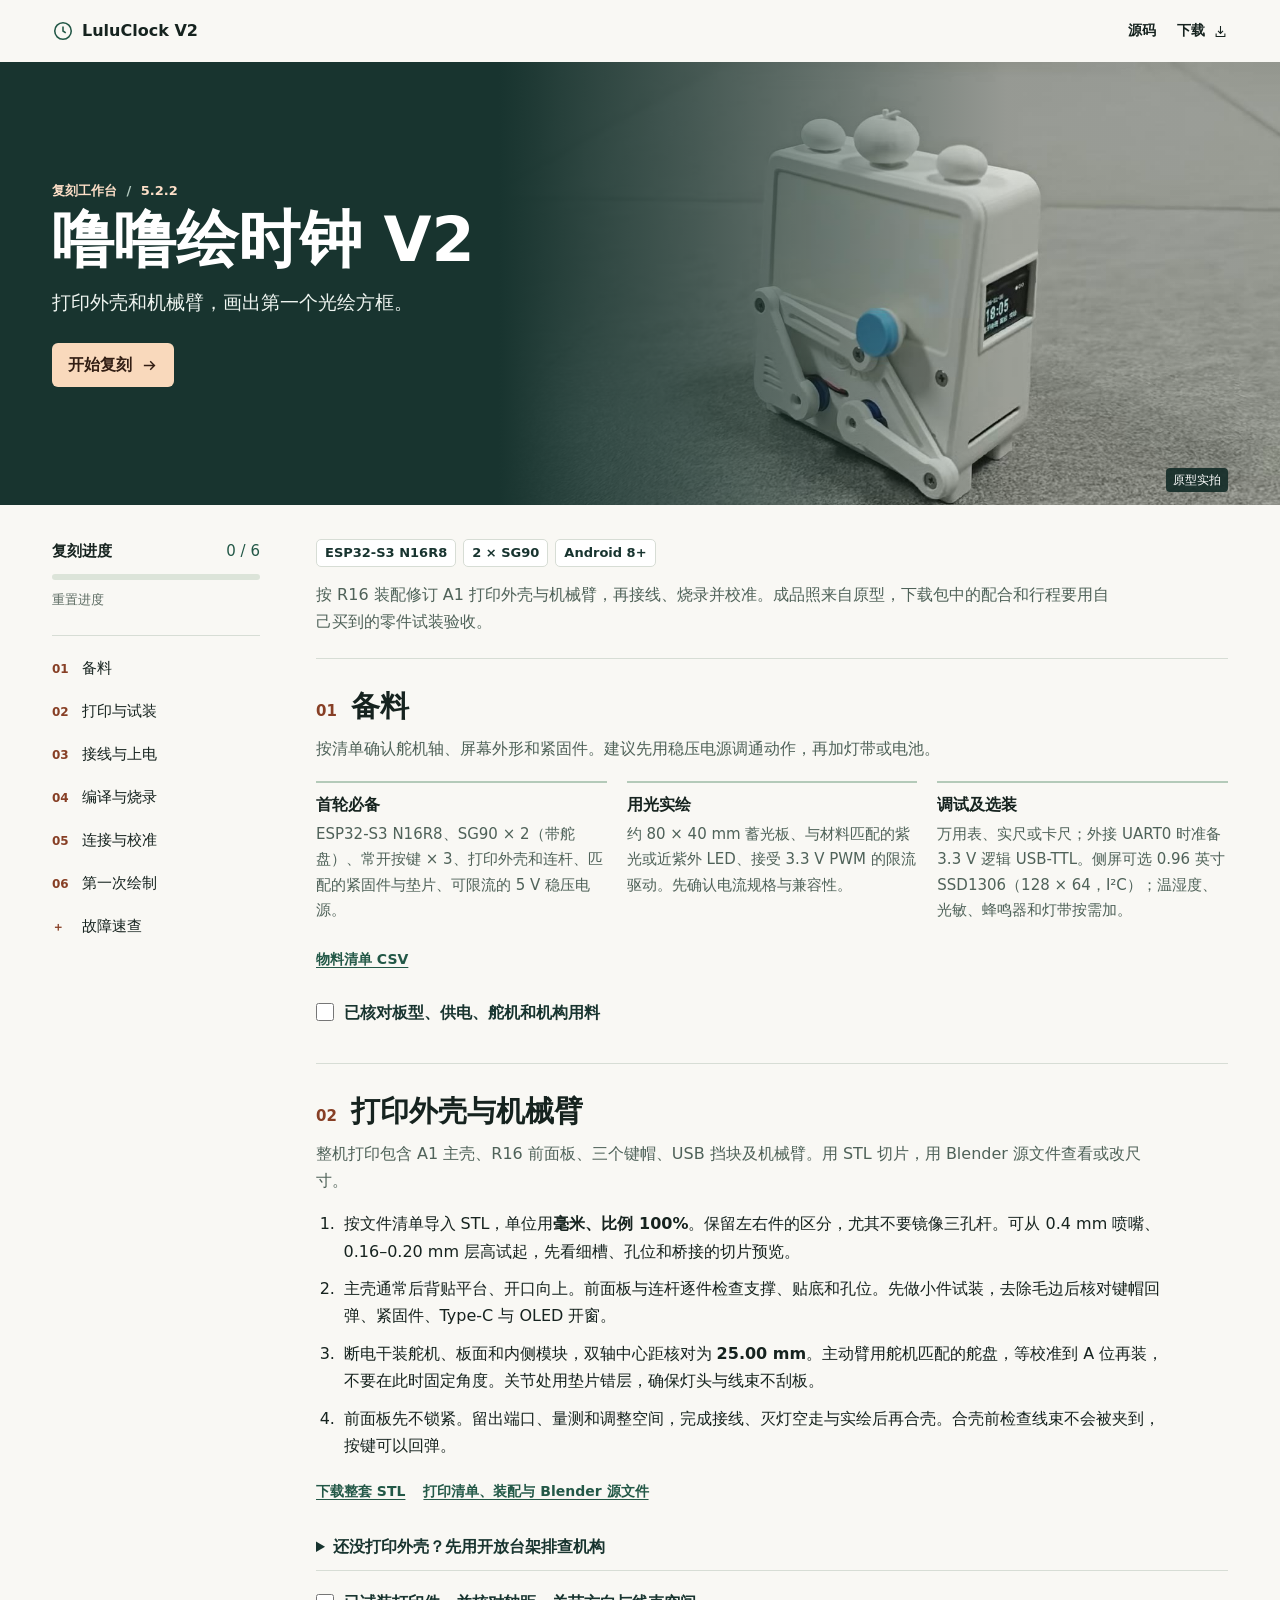
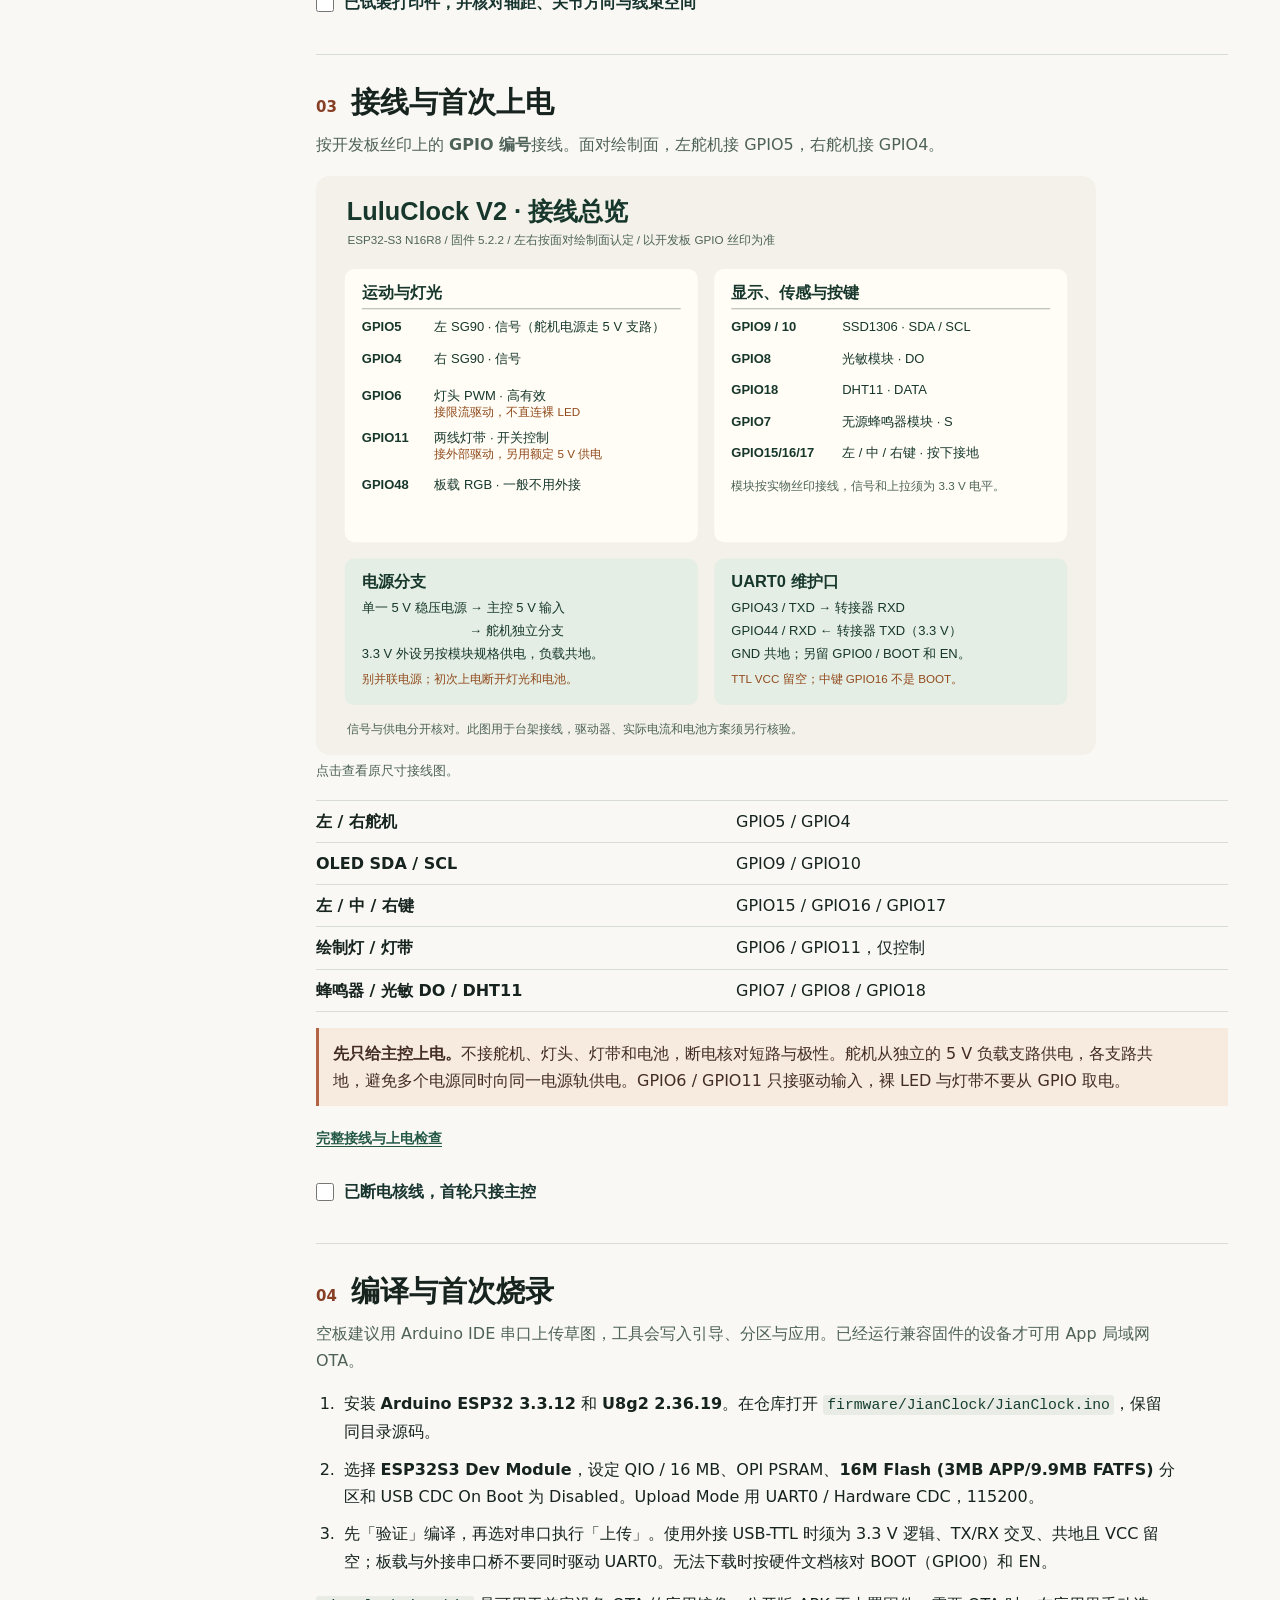
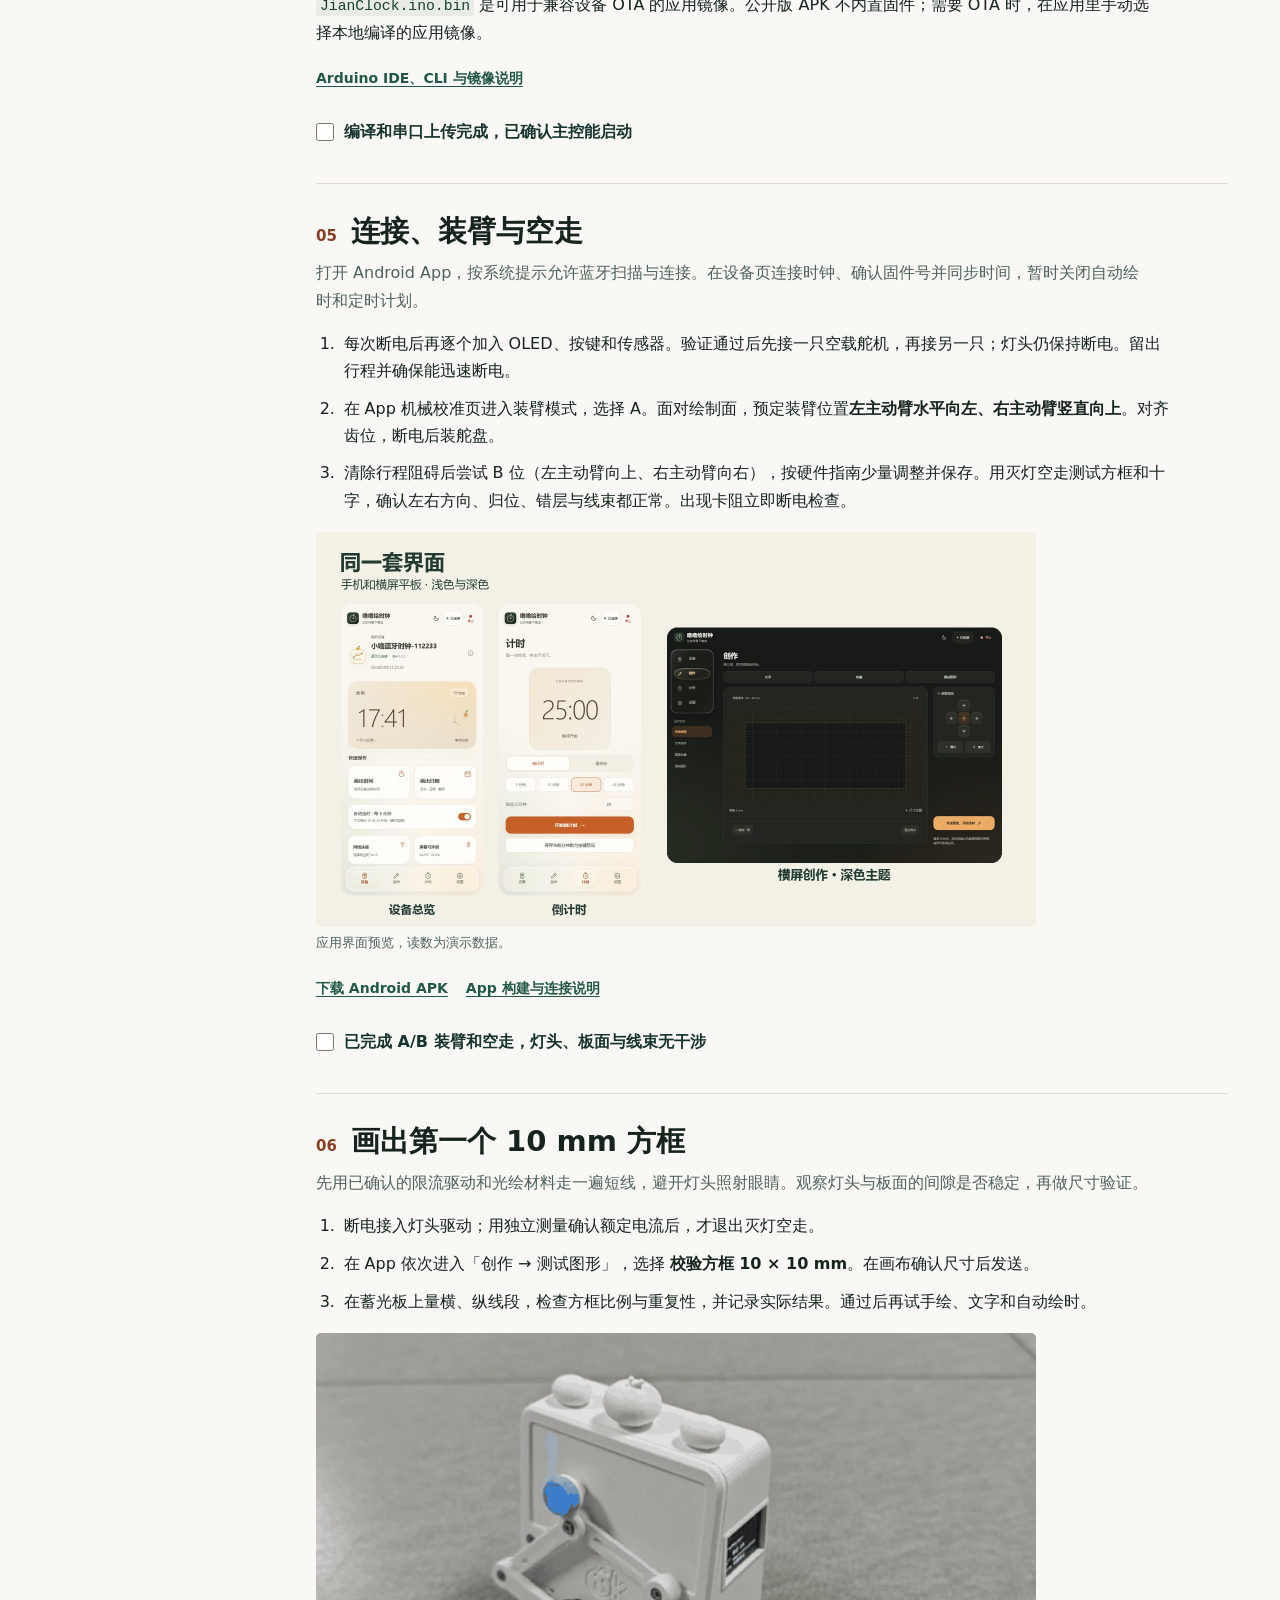
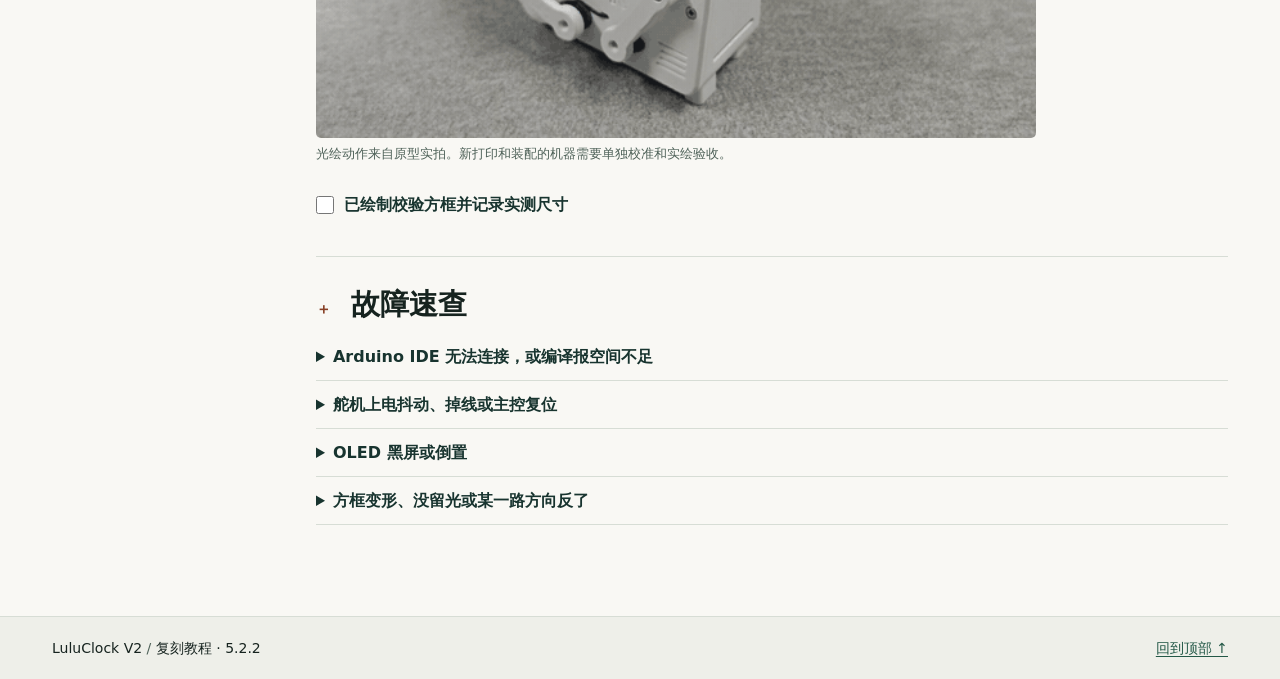
==== docs/index.html @ 9536180c "Publish LuluClock V2 reproduction kit and guide" ====
<!doctype html>
<html lang="zh-CN">
<head>
  <meta charset="utf-8">
  <meta name="viewport" content="width=device-width, initial-scale=1">
  <meta name="theme-color" content="#18342f">
  <meta name="description" content="从备料、3D 打印外壳和机械臂，到第一次用紫外灯头画出 10 mm 方框。噜噜绘时钟 V2 复刻教程。">
  <title>噜噜绘时钟 V2 · 复刻教程</title>
  <link rel="stylesheet" href="guide.css">
  <script src="guide.js" defer></script>
</head>
<body id="top">
  <a href="#steps" class="skip">跳到复刻步骤</a>
  <header class="topbar">
    <div class="wrap topbar-inner">
      <a class="brand" href="#top">
        <svg width="22" height="22" viewBox="0 0 24 24" fill="none" stroke="currentColor" stroke-width="1.7" aria-hidden="true">
          <circle cx="12" cy="12" r="9"></circle>
          <path d="M12 7v5l3 2"></path>
        </svg>
        <span>LuluClock V2</span>
      </a>
      <div class="top-links">
        <a class="top-link source" href="https://github.com/yuhuang007/LuluClock_V2">源码</a>
        <a class="top-link" href="https://github.com/yuhuang007/LuluClock_V2/releases/tag/v5.2.2">
          下载
          <svg width="15" height="15" viewBox="0 0 24 24" fill="none" stroke="currentColor" stroke-width="1.7" aria-hidden="true">
            <path d="M12 3v12m-4-4 4 4 4-4M5 15v5h14v-5"></path>
          </svg>
        </a>
      </div>
    </div>
  </header>

  <section class="hero" aria-labelledby="title">
    <img class="hero-image" src="assets/cover.jpg" width="1280" height="720" alt="原型正面的光绘板、双舵机连杆、侧屏和顶部按键">
    <div class="wrap hero-content">
      <p class="kicker">复刻工作台 <span> / </span> 5.2.2</p>
      <h1 id="title">噜噜绘时钟 V2</h1>
      <p class="hero-lede">打印外壳和机械臂，画出第一个光绘方框。</p>
      <a class="primary" href="#steps">
        开始复刻
        <svg width="17" height="17" viewBox="0 0 24 24" fill="none" stroke="currentColor" stroke-width="2" aria-hidden="true">
          <path d="M4 12h15m-6-6 6 6-6 6"></path>
        </svg>
      </a>
    </div>
    <span class="hero-credit">原型实拍</span>
  </section>

  <div class="wrap workbench">
    <aside class="rail" aria-label="路线与进度">
      <div class="progress" id="progress-panel" hidden>
        <div class="progress-line">
          <strong id="progress-label">复刻进度</strong>
          <span id="progress-count" aria-live="polite">0 / 6</span>
        </div>
        <progress id="progress-bar" max="6" value="0" aria-labelledby="progress-label"></progress>
        <p class="storage-note" id="storage-note" hidden>当前无法保存进度，刷新会重置。</p>
        <button type="button" class="text-button" id="reset-progress" disabled>重置进度</button>
      </div>
      <nav aria-label="章节目录">
        <ol class="route">
          <li><a href="#parts"><span>01</span> 备料</a></li>
          <li><a href="#mechanics"><span>02</span> 打印与试装</a></li>
          <li><a href="#wiring"><span>03</span> 接线与上电</a></li>
          <li><a href="#firmware"><span>04</span> 编译与烧录</a></li>
          <li><a href="#calibrate"><span>05</span> 连接与校准</a></li>
          <li><a href="#draw"><span>06</span> 第一次绘制</a></li>
          <li><a href="#troubleshoot"><span>＋</span> 故障速查</a></li>
        </ol>
      </nav>
    </aside>

    <main id="steps">
      <div class="intro">
        <div class="facts" aria-label="此教程适用配置">
          <span>ESP32-S3 N16R8</span>
          <span>2 × SG90</span>
          <span>Android 8+</span>
        </div>
        <p>按 R16 装配修订 A1 打印外壳与机械臂，再接线、烧录并校准。成品照来自原型，下载包中的配合和行程要用自己买到的零件试装验收。</p>
      </div>

      <section class="step" id="parts">
        <header><span class="step-index">01</span><h2>备料</h2></header>
        <p class="step-intro">按清单确认舵机轴、屏幕外形和紧固件。建议先用稳压电源调通动作，再加灯带或电池。</p>
        <dl class="parts-matrix">
          <div><dt>首轮必备</dt><dd>ESP32-S3 N16R8、SG90 × 2（带舵盘）、常开按键 × 3、打印外壳和连杆、匹配的紧固件与垫片、可限流的 5 V 稳压电源。</dd></div>
          <div><dt>用光实绘</dt><dd>约 80 × 40 mm 蓄光板、与材料匹配的紫光或近紫外 LED、接受 3.3 V PWM 的限流驱动。先确认电流规格与兼容性。</dd></div>
          <div><dt>调试及选装</dt><dd>万用表、实尺或卡尺；外接 UART0 时准备 3.3 V 逻辑 USB-TTL。侧屏可选 0.96 英寸 SSD1306（128 × 64，I²C）；温湿度、光敏、蜂鸣器和灯带按需加。</dd></div>
        </dl>
        <p class="file-links"><a href="https://github.com/yuhuang007/LuluClock_V2/blob/main/hardware/bom.csv" data-local="../hardware/bom.csv">物料清单 CSV</a></p>
        <label class="check"><input type="checkbox" id="check-parts" data-step="parts"> <span>已核对板型、供电、舵机和机构用料</span></label>
      </section>

      <section class="step" id="mechanics">
        <header><span class="step-index">02</span><h2>打印外壳与机械臂</h2></header>
        <p class="step-intro">整机打印包含 A1 主壳、R16 前面板、三个键帽、USB 挡块及机械臂。用 STL 切片，用 Blender 源文件查看或改尺寸。</p>
        <ol>
          <li>按文件清单导入 STL，单位用<strong>毫米、比例 100%</strong>。保留左右件的区分，尤其不要镜像三孔杆。可从 0.4 mm 喷嘴、0.16–0.20 mm 层高试起，先看细槽、孔位和桥接的切片预览。</li>
          <li>主壳通常后背贴平台、开口向上。前面板与连杆逐件检查支撑、贴底和孔位。先做小件试装，去除毛边后核对键帽回弹、紧固件、Type-C 与 OLED 开窗。</li>
          <li>断电干装舵机、板面和内侧模块，双轴中心距核对为 <strong>25.00 mm</strong>。主动臂用舵机匹配的舵盘，等校准到 A 位再装，不要在此时固定角度。关节处用垫片错层，确保灯头与线束不刮板。</li>
          <li>前面板先不锁紧。留出端口、量测和调整空间，完成接线、灭灯空走与实绘后再合壳。合壳前检查线束不会被夹到，按键可以回弹。</li>
        </ol>
        <p class="file-links">
          <a href="https://github.com/yuhuang007/LuluClock_V2/releases/download/v5.2.2/LuluClock-5.2.2-STL.zip">下载整套 STL</a>
          <a href="https://github.com/yuhuang007/LuluClock_V2/blob/main/hardware/enclosure/README.md" data-local="../hardware/enclosure/README.md">打印清单、装配与 Blender 源文件</a>
        </p>
        <details class="alternate">
          <summary>还没打印外壳？先用开放台架排查机构</summary>
          <p>按 100% 打印 A4 模板，量 50 mm 标尺确认比例，核对 25 mm 轴心距和杆件孔中心距。开放台架与整机使用相同的四件机械臂，适合先排查运动、灯头高度和线束。</p>
          <div class="file-links">
            <a href="https://github.com/yuhuang007/LuluClock_V2/blob/main/hardware/bench-jig.svg" data-local="../hardware/bench-jig.svg">1:1 台架模板</a>
            <a href="https://github.com/yuhuang007/LuluClock_V2/blob/main/hardware/bench/README.md" data-local="../hardware/bench/README.md">台架连杆</a>
            <a href="https://github.com/yuhuang007/LuluClock_V2/blob/main/hardware/README.md" data-local="../hardware/README.md">几何与装臂细节</a>
          </div>
        </details>
        <label class="check"><input type="checkbox" id="check-mechanics" data-step="mechanics"> <span>已试装打印件，并核对轴距、关节方向与线束空间</span></label>
      </section>

      <section class="step" id="wiring">
        <header><span class="step-index">03</span><h2>接线与首次上电</h2></header>
        <p class="step-intro">按开发板丝印上的 <strong>GPIO 编号</strong>接线。面对绘制面，左舵机接 GPIO5，右舵机接 GPIO4。</p>
        <figure>
          <a href="assets/wiring.svg"><img src="assets/wiring.svg" alt="5.2.2 外设信号、电源分支及 UART0 接线总览" loading="lazy"></a>
          <figcaption>点击查看原尺寸接线图。</figcaption>
        </figure>
        <dl class="pin-map">
          <div><dt>左 / 右舵机</dt><dd>GPIO5 / GPIO4</dd></div>
          <div><dt>OLED SDA / SCL</dt><dd>GPIO9 / GPIO10</dd></div>
          <div><dt>左 / 中 / 右键</dt><dd>GPIO15 / GPIO16 / GPIO17</dd></div>
          <div><dt>绘制灯 / 灯带</dt><dd>GPIO6 / GPIO11，仅控制</dd></div>
          <div><dt>蜂鸣器 / 光敏 DO / DHT11</dt><dd>GPIO7 / GPIO8 / GPIO18</dd></div>
        </dl>
        <div class="callout">
          <p><strong>先只给主控上电。</strong>不接舵机、灯头、灯带和电池，断电核对短路与极性。舵机从独立的 5 V 负载支路供电，各支路共地，避免多个电源同时向同一电源轨供电。GPIO6 / GPIO11 只接驱动输入，裸 LED 与灯带不要从 GPIO 取电。</p>
        </div>
        <p class="file-links"><a href="https://github.com/yuhuang007/LuluClock_V2/blob/main/hardware/wiring.md" data-local="../hardware/wiring.md">完整接线与上电检查</a></p>
        <label class="check"><input type="checkbox" id="check-wiring" data-step="wiring"> <span>已断电核线，首轮只接主控</span></label>
      </section>

      <section class="step" id="firmware">
        <header><span class="step-index">04</span><h2>编译与首次烧录</h2></header>
        <p class="step-intro">空板建议用 Arduino IDE 串口上传草图，工具会写入引导、分区与应用。已经运行兼容固件的设备才可用 App 局域网 OTA。</p>
        <ol>
          <li>安装 <strong>Arduino ESP32 3.3.12</strong> 和 <strong>U8g2 2.36.19</strong>。在仓库打开 <code>firmware/JianClock/JianClock.ino</code>，保留同目录源码。</li>
          <li>选择 <strong>ESP32S3 Dev Module</strong>，设定 QIO / 16 MB、OPI PSRAM、<strong>16M Flash (3MB APP/9.9MB FATFS)</strong> 分区和 USB CDC On Boot 为 Disabled。Upload Mode 用 UART0 / Hardware CDC，115200。</li>
          <li>先「验证」编译，再选对串口执行「上传」。使用外接 USB-TTL 时须为 3.3 V 逻辑、TX/RX 交叉、共地且 VCC 留空；板载与外接串口桥不要同时驱动 UART0。无法下载时按硬件文档核对 BOOT（GPIO0）和 EN。</li>
        </ol>
        <p><code>JianClock.ino.bin</code> 是可用于兼容设备 OTA 的应用镜像。公开版 APK 不内置固件；需要 OTA 时，在应用里手动选择本地编译的应用镜像。</p>
        <p class="file-links"><a href="https://github.com/yuhuang007/LuluClock_V2/blob/main/firmware/README.md" data-local="../firmware/README.md">Arduino IDE、CLI 与镜像说明</a></p>
        <label class="check"><input type="checkbox" id="check-firmware" data-step="firmware"> <span>编译和串口上传完成，已确认主控能启动</span></label>
      </section>

      <section class="step" id="calibrate">
        <header><span class="step-index">05</span><h2>连接、装臂与空走</h2></header>
        <p class="step-intro">打开 Android App，按系统提示允许蓝牙扫描与连接。在设备页连接时钟、确认固件号并同步时间，暂时关闭自动绘时和定时计划。</p>
        <ol>
          <li>每次断电后再逐个加入 OLED、按键和传感器。验证通过后先接一只空载舵机，再接另一只；灯头仍保持断电。留出行程并确保能迅速断电。</li>
          <li>在 App 机械校准页进入装臂模式，选择 A。面对绘制面，预定装臂位置<strong>左主动臂水平向左、右主动臂竖直向上</strong>。对齐齿位，断电后装舵盘。</li>
          <li>清除行程阻碍后尝试 B 位（左主动臂向上、右主动臂向右），按硬件指南少量调整并保存。用灭灯空走测试方框和十字，确认左右方向、归位、错层与线束都正常。出现卡阻立即断电检查。</li>
        </ol>
        <figure class="landscape">
          <img src="assets/app.jpg" alt="噜噜绘时钟的 5.2.2 应用界面预览，包含手机与平板布局" loading="lazy">
          <figcaption>应用界面预览，读数为演示数据。</figcaption>
        </figure>
        <p class="file-links">
          <a href="https://github.com/yuhuang007/LuluClock_V2/releases/tag/v5.2.2">下载 Android APK</a>
          <a href="https://github.com/yuhuang007/LuluClock_V2/blob/main/android-app/README.md" data-local="../android-app/README.md">App 构建与连接说明</a>
        </p>
        <label class="check"><input type="checkbox" id="check-calibrate" data-step="calibrate"> <span>已完成 A/B 装臂和空走，灯头、板面与线束无干涉</span></label>
      </section>

      <section class="step" id="draw">
        <header><span class="step-index">06</span><h2>画出第一个 10 mm 方框</h2></header>
        <p class="step-intro">先用已确认的限流驱动和光绘材料走一遍短线，避开灯头照射眼睛。观察灯头与板面的间隙是否稳定，再做尺寸验证。</p>
        <ol>
          <li>断电接入灯头驱动；用独立测量确认额定电流后，才退出灭灯空走。</li>
          <li>在 App 依次进入「创作 → 测试图形」，选择 <strong>校验方框 10 × 10 mm</strong>。在画布确认尺寸后发送。</li>
          <li>在蓄光板上量横、纵线段，检查方框比例与重复性，并记录实际结果。通过后再试手绘、文字和自动绘时。</li>
        </ol>
        <figure class="landscape">
          <img src="assets/drawing-time.gif" alt="原型实拍：双舵机移动灯头，在蓄光板上画出发光字迹" loading="lazy">
          <figcaption>光绘动作来自原型实拍。新打印和装配的机器需要单独校准和实绘验收。</figcaption>
        </figure>
        <label class="check"><input type="checkbox" id="check-draw" data-step="draw"> <span>已绘制校验方框并记录实测尺寸</span></label>
      </section>

      <section class="troubleshoot" id="troubleshoot" aria-labelledby="trouble-title">
        <header><span class="step-index">＋</span><h2 id="trouble-title">故障速查</h2></header>
        <details>
          <summary>Arduino IDE 无法连接，或编译报空间不足</summary>
          <p>先确认串口没有被占用、板型为 ESP32-S3，供电与 BOOT / EN 正常。编译空间不足时检查 16 MB 分区项，不能仅设置 Flash Size。首次烧录请上传草图；不要把 OTA 应用文件当成整包。</p>
        </details>
        <details>
          <summary>舵机上电抖动、掉线或主控复位</summary>
          <p>断开舵机与灯，恢复到主控单独启动，再逐路加负载。检查 5 V 支路、公共地与瞬态电流能力；确认连杆没有夹死、舵盘朝向与通道正确。故障未定位前保持灯头断电。</p>
        </details>
        <details>
          <summary>OLED 黑屏或倒置</summary>
          <p>先核对供电、SDA（GPIO9）、SCL（GPIO10）和模块接口型号。正常显示但倒置可调整 <code>OLED_ROTATE_180</code> 后重编；黑屏先排查接线，不从方向宏着手。</p>
        </details>
        <details>
          <summary>方框变形、没留光或某一路方向反了</summary>
          <p>先关灯检查轴距、孔中心距与三孔杆方向，确认正面左 GPIO5、右 GPIO4，随后校准零点和比例。空走正确但不留光时，再检查蓄光材料、限流驱动与灯头间距。</p>
        </details>
      </section>
    </main>
  </div>

  <footer class="footer">
    <div class="wrap footer-inner">
      <span>LuluClock V2 <span class="muted">/</span> 复刻教程 · 5.2.2</span>
      <a href="#top">回到顶部 ↑</a>
    </div>
  </footer>
</body>
</html>
---- docs/guide.css ----
:root {
  color-scheme: light;
  --paper: #f9f8f4;
  --ink: #16231f;
  --muted: #4f6259;
  --deep: #18342f;
  --green: #235847;
  --peach: #f9d9bc;
  --amber: #873f25;
  --line: #d7ddd5;
  --content: 1176px;
  font-family: system-ui, "Microsoft YaHei", "PingFang SC", sans-serif;
  font-size: 16px;
  line-height: 1.7;
  color: var(--ink);
  background: var(--paper);
}

*, *::before, *::after { box-sizing: border-box; }
body { margin: 0; }
[hidden] { display: none !important; }
img { display: block; max-width: 100%; height: auto; }
a { color: var(--green); text-underline-offset: 0.22em; }
a:hover { color: var(--amber); }
:focus-visible { outline: 2px solid var(--amber); outline-offset: 4px; }
button, input { font: inherit; }
button { cursor: pointer; }
.wrap { width: min(calc(100% - 64px), var(--content)); margin-inline: auto; }
.muted { color: var(--muted); }
.skip { position: absolute; z-index: 10; inset: 6px auto auto 8px; padding: 6px 12px; background: white; transform: translateY(-150%); }
.skip:focus { transform: none; }

.topbar { background: var(--paper); }
.topbar-inner { min-height: 62px; display: flex; align-items: center; justify-content: space-between; gap: 12px; }
.brand, .top-link { display: inline-flex; align-items: center; gap: 8px; color: var(--ink); text-decoration: none; }
.brand { font-weight: 750; white-space: nowrap; }
.brand svg { color: var(--green); }
.top-links { display: flex; gap: 21px; }
.top-link { min-height: 44px; font-size: 14px; font-weight: 620; }

.hero { position: relative; isolation: isolate; display: grid; min-height: 443px; align-items: center; overflow: hidden; color: #fff; background: var(--deep); }
.hero-image { position: absolute; inset: 0 0 0 auto; width: clamp(560px, 61%, 865px); height: 100%; max-width: none; object-fit: cover; object-position: 50% 97%; z-index: -2; }
.hero::after { content: ""; position: absolute; z-index: -1; inset: 0 0 0 auto; width: clamp(560px, 61%, 865px); background: linear-gradient(90deg, #18342f 0%, #18342faa 25%, #18342f12 65%); pointer-events: none; }
.hero-content { padding-block: 44px; }
.kicker { margin: 0; color: #fddfc8; font-size: 13px; font-weight: 700; }
.kicker span { margin-inline: 5px; color: #b3cac0; }
h1, h2, p { margin-block-start: 0; }
h1 { font-size: 62px; margin-block: 3px 10px; line-height: 1.14; }
.hero-lede { margin: 0 0 25px; max-width: 445px; color: #eff5f1; font-size: 19px; }
.primary { display: inline-flex; min-height: 44px; gap: 9px; align-items: center; text-decoration: none; background: var(--peach); color: #321e14; padding: 8px 16px; border-radius: 6px; font-weight: 700; }
.primary:hover { background: #ffdfc5; color: #321e14; }
.hero-credit { position: absolute; right: max(20px, calc((100% - var(--content)) / 2)); bottom: 13px; padding: 2px 7px; background: #132c27e6; color: #fff; border-radius: 4px; font-size: 12px; }
.hero :focus-visible { outline-color: #fff; }

.workbench { display: grid; grid-template-columns: 208px minmax(0, 1fr); gap: 56px; padding-top: 34px; padding-bottom: 62px; }
.rail { align-self: start; position: sticky; top: 22px; min-width: 0; }
.progress { border-bottom: 1px solid var(--line); padding-bottom: 13px; }
.progress-line { display: flex; align-items: baseline; justify-content: space-between; gap: 10px; font-size: 15px; }
.progress-line span { color: var(--green); font-variant-numeric: tabular-nums; }
progress { width: 100%; height: 6px; display: block; margin-top: 9px; appearance: none; border: 0; border-radius: 4px; background: #dce4d9; overflow: hidden; }
progress::-webkit-progress-bar { background: #dce4d9; }
progress::-webkit-progress-value { background: var(--green); }
progress::-moz-progress-bar { background: var(--green); }
.text-button { color: var(--green); background: transparent; border: 0; padding: 0; min-height: 42px; text-decoration: underline; text-underline-offset: 3px; font-size: 13px; }
.text-button:disabled { color: #5c6b62; cursor: default; text-decoration: none; }
.storage-note { margin: 6px 0 0; color: var(--amber); font-size: 12px; }
.route { list-style: none; margin: 12px 0 0; padding: 0; }
.route a { display: flex; gap: 11px; align-items: center; min-height: 43px; color: var(--ink); text-decoration: none; font-size: 15px; }
.route a:hover { text-decoration: underline; color: var(--green); }
.route a span, .step-index { color: var(--amber); font-size: 12px; font-weight: 750; font-variant-numeric: tabular-nums; }
.route a span { width: 19px; min-width: 19px; }

main { min-width: 0; }
.intro > p { margin-block: 14px 23px; color: var(--muted); max-width: 78ch; }
.facts { display: flex; flex-wrap: wrap; gap: 7px; }
.facts span { border: 1px solid var(--line); border-radius: 5px; color: var(--deep); background: #fff; padding: 2px 8px; font-size: 13px; font-weight: 680; }
.step, .troubleshoot { padding-block: 29px; border-top: 1px solid var(--line); scroll-margin-top: 16px; }
.step header, .troubleshoot header { display: flex; gap: 13px; align-items: baseline; margin-bottom: 9px; }
.step-index { min-width: 22px; font-size: 15px; }
h2 { margin-bottom: 0; font-size: 29px; line-height: 1.3; }
.step-intro { color: var(--muted); }
.step p, .step li, .troubleshoot p { max-width: 82ch; }
ol:not(.route) { padding-inline-start: 1.5em; }
ol:not(.route) > li { padding-inline-start: 0.22em; margin-bottom: 0.65em; }
code { background: #e9ece4; padding: 2px 4px; border-radius: 3px; color: #163e32; overflow-wrap: anywhere; font-size: 0.92em; }
.parts-matrix { display: grid; grid-template-columns: repeat(3, minmax(0, 1fr)); gap: 20px; margin-block: 19px; }
.parts-matrix div { border-top: 2px solid #b4cab9; padding-top: 8px; }
dt { font-weight: 700; }
dd { margin: 0; }
.parts-matrix dd { margin-top: 3px; color: var(--muted); font-size: 15px; }
.file-links { display: flex; flex-wrap: wrap; gap: 2px 18px; margin-bottom: 14px; }
.file-links a { padding-block: 5px; font-size: 14px; font-weight: 650; }
.check { display: flex; align-items: center; gap: 10px; min-height: 44px; width: fit-content; max-width: 100%; color: var(--deep); font-weight: 650; cursor: pointer; }
.check input { margin: 0; inline-size: 18px; block-size: 18px; flex: none; accent-color: var(--green); }
.check span { padding-block: 5px; }
.pin-map { margin: 15px 0; border-top: 1px solid var(--line); }
.pin-map div { display: grid; grid-template-columns: 1fr 1.2fr; gap: 10px; border-bottom: 1px solid var(--line); padding-block: 7px; }
.pin-map dt, .pin-map dd { min-width: 0; overflow-wrap: anywhere; }
.callout { border-left: 3px solid #b26444; background: #f7ebdf; padding: 12px 14px; color: #432d25; margin-block: 16px; }
.callout p { margin-bottom: 0; }
figure { margin: 18px 0; max-width: 780px; }
figure img { width: 100%; border-radius: 5px; }
figure.landscape { max-width: 720px; }
figcaption { color: var(--muted); font-size: 13px; margin-top: 5px; }
.troubleshoot details, .alternate { border-bottom: 1px solid var(--line); }
.troubleshoot summary, .alternate summary { padding-block: 10px; cursor: pointer; color: var(--deep); font-weight: 700; }
.alternate { margin-bottom: 10px; }
.alternate p { margin-bottom: 5px; }
.troubleshoot details p { color: var(--muted); margin: 0 0 13px 17px; }
.footer { border-top: 1px solid var(--line); background: #eeefe9; }
.footer-inner { display: flex; justify-content: space-between; align-items: center; gap: 10px; min-height: 63px; font-size: 14px; }

@media (max-width: 865px) {
  .wrap { width: calc(100% - 44px); }
  .workbench { grid-template-columns: 148px minmax(0, 1fr); gap: 26px; }
  .hero { min-height: 385px; }
  h1 { font-size: 52px; }
  .hero-image { width: 100%; object-position: 63% 49%; }
  .hero::after { width: 100%; background: linear-gradient(90deg, #132c27f5 0%, #132c27e8 25%, #132c2762 65%, #132c2725 100%); }
  .parts-matrix { grid-template-columns: 1fr; gap: 12px; }
  .parts-matrix div { display: grid; grid-template-columns: 98px minmax(0, 1fr); gap: 10px; }
  .parts-matrix dd { margin-top: 0; }
}

@media (max-width: 620px) {
  .wrap { width: calc(100% - 36px); }
  .topbar-inner { min-height: 52px; }
  .top-links { gap: 14px; }
  .hero { min-height: 321px; align-items: end; }
  .hero-image { object-position: center 43%; }
  .hero::after { background: linear-gradient(0deg, #132c27 0%, #132c27e8 27%, #132c2780 59%, #132c271a 100%); }
  .hero-content { padding-block: 108px 26px; }
  h1 { font-size: 38px; }
  .hero-lede { font-size: 16px; margin-bottom: 16px; }
  .hero-credit { top: 10px; bottom: auto; right: 11px; }
  .workbench { display: block; padding-top: 18px; padding-bottom: 30px; }
  .rail { position: static; margin-bottom: 15px; border-bottom: 1px solid var(--line); }
  .progress { padding-bottom: 3px; }
  .route { display: grid; grid-template-columns: repeat(2, minmax(0, 1fr)); margin-block: 4px 9px; gap: 0 10px; }
  .route a { min-height: 39px; font-size: 14px; }
  .step, .troubleshoot { padding-block: 23px; }
  .step header, .troubleshoot header { gap: 8px; }
  h2 { font-size: 24px; }
  .pin-map div { grid-template-columns: 1fr; gap: 0; }
  .footer-inner { flex-wrap: wrap; padding-block: 10px; }
}

@media print {
  .topbar, .hero, .rail, .footer { display: none; }
  .wrap { width: 100%; }
  .workbench { display: block; padding: 0; }
  .step header, figure, .callout { break-inside: avoid; }
}
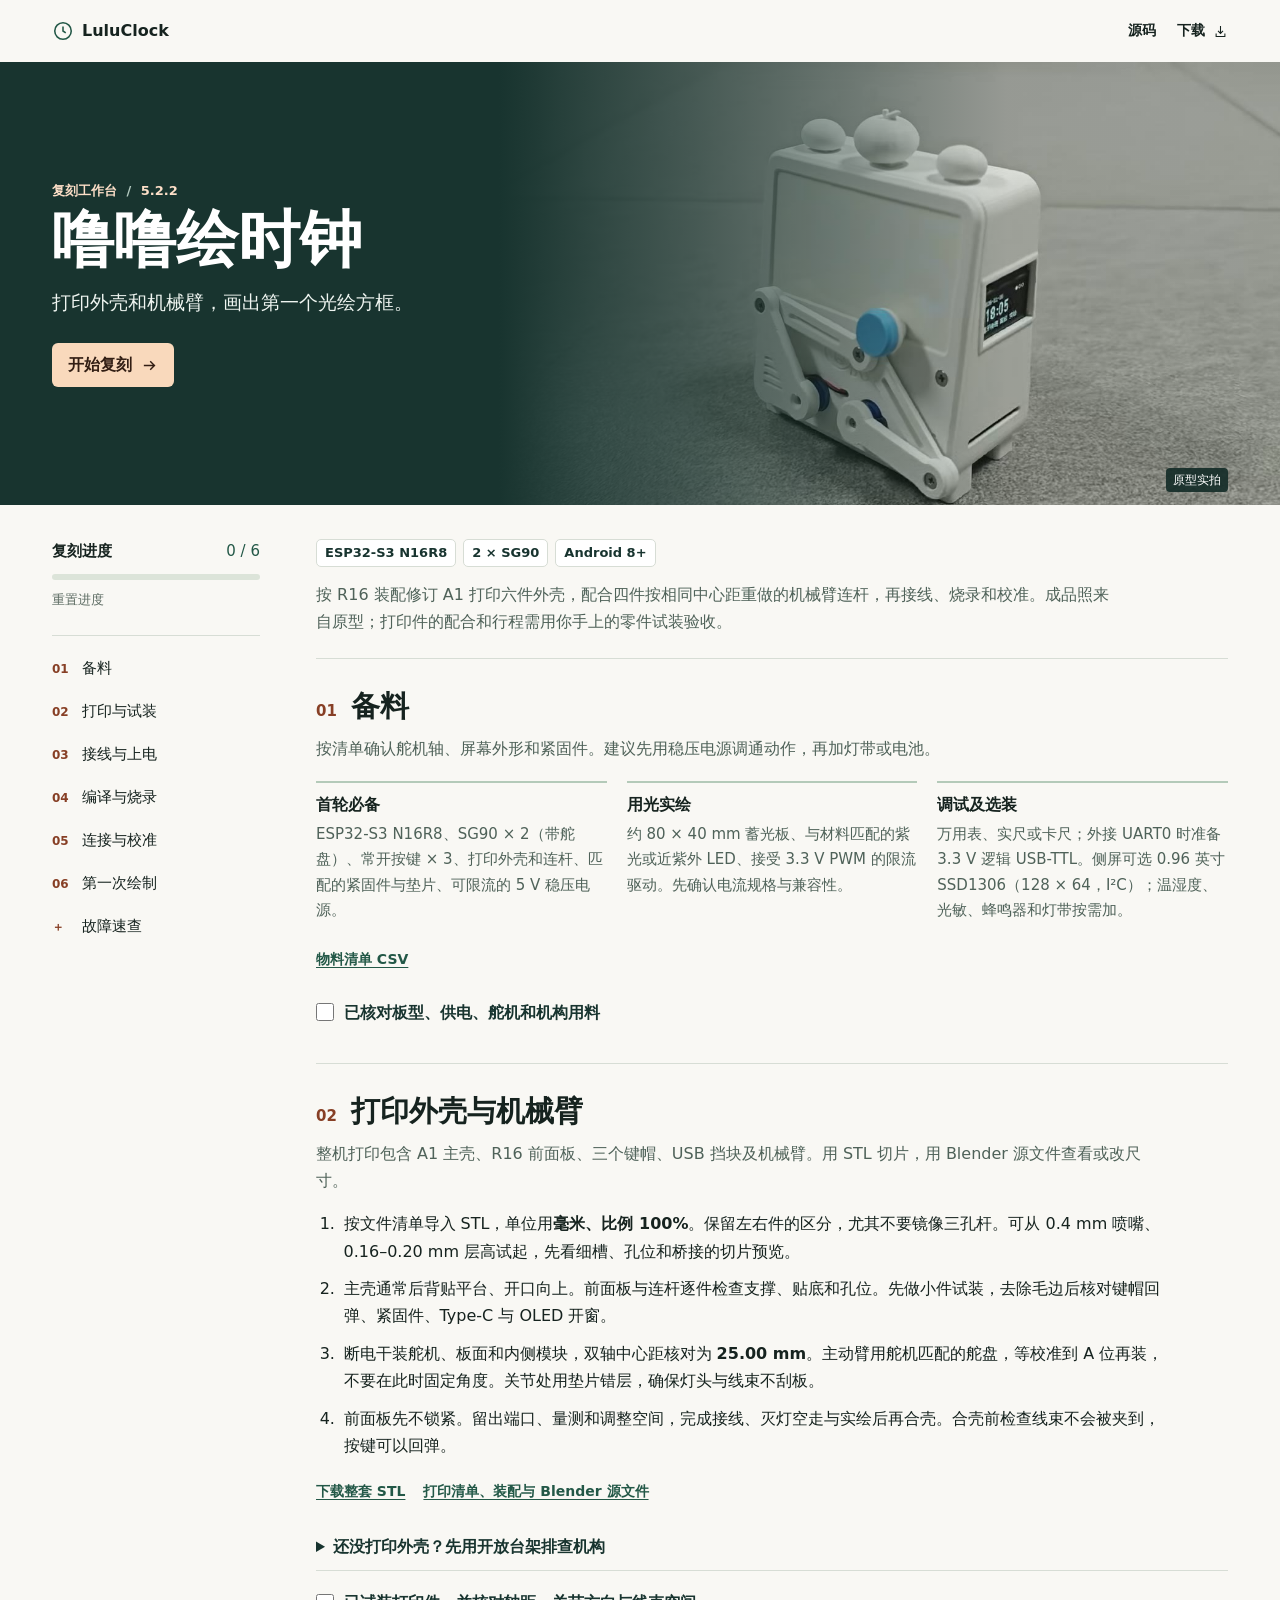
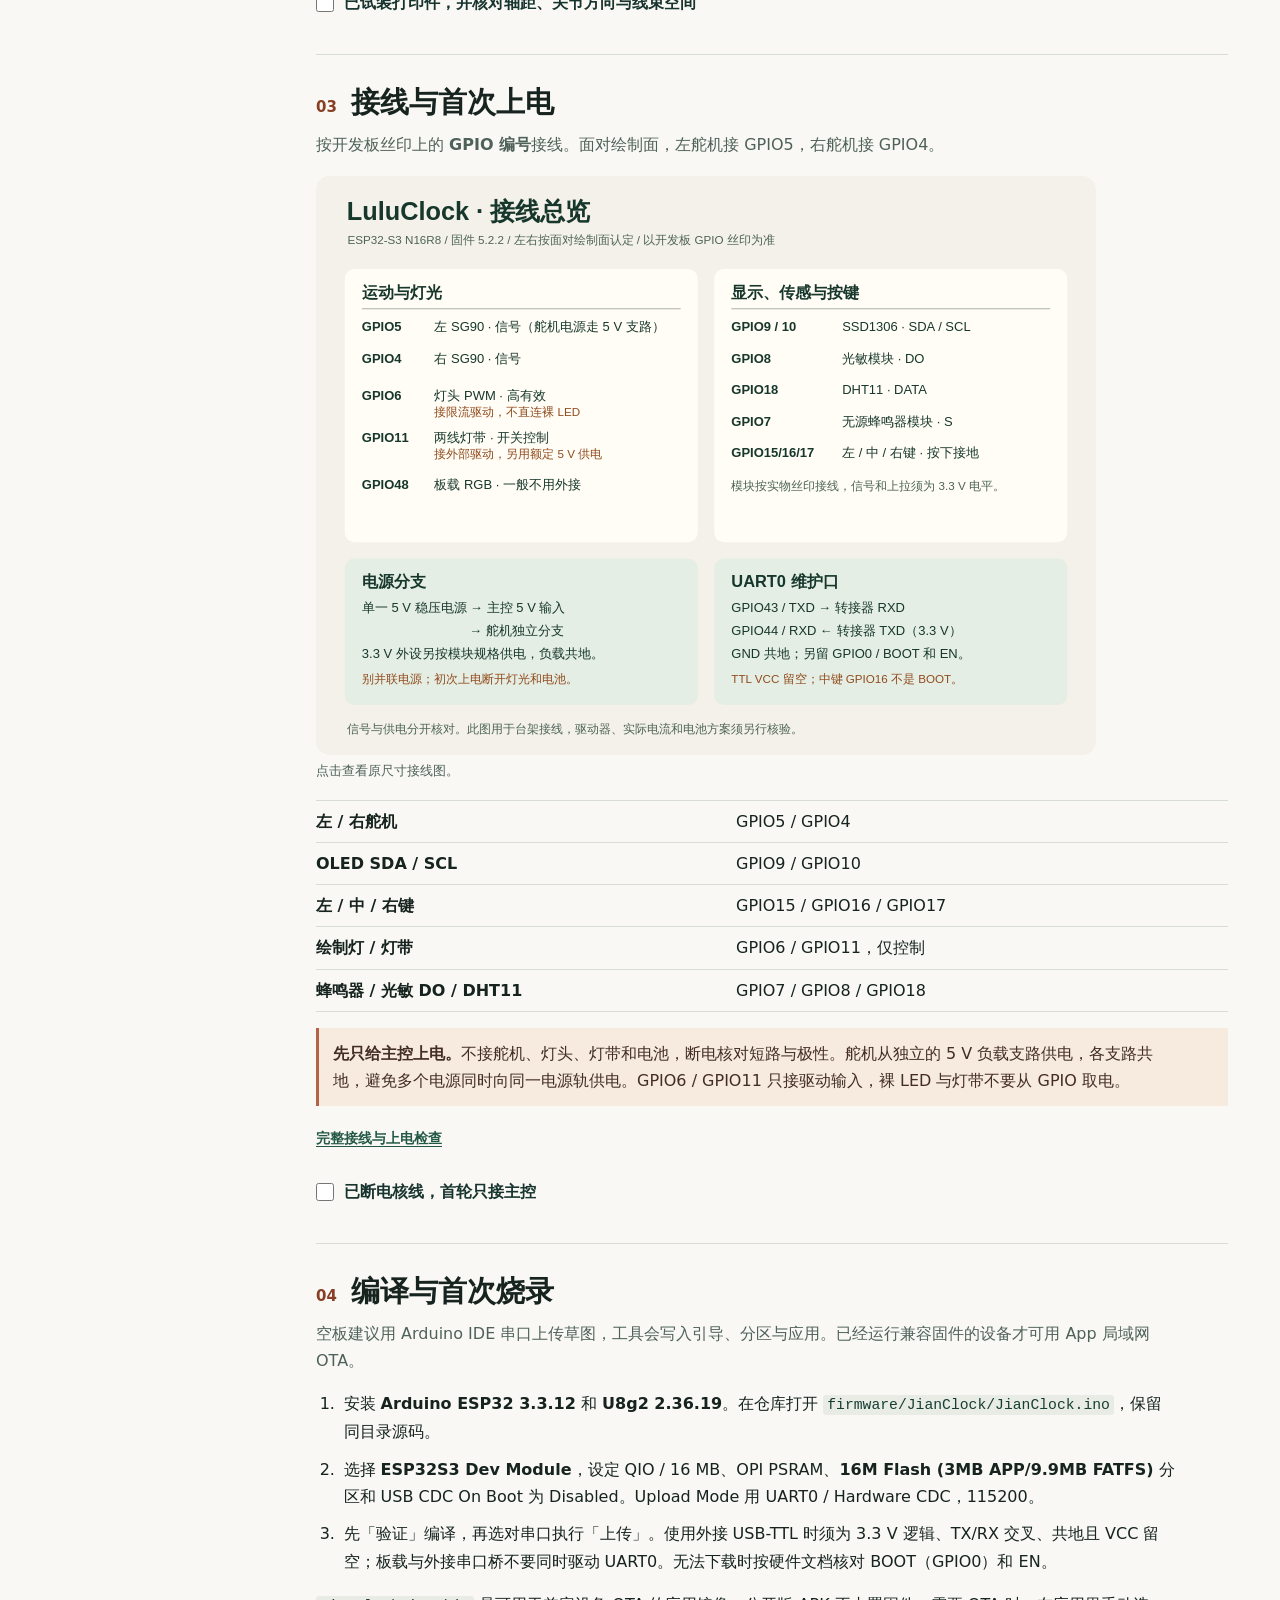
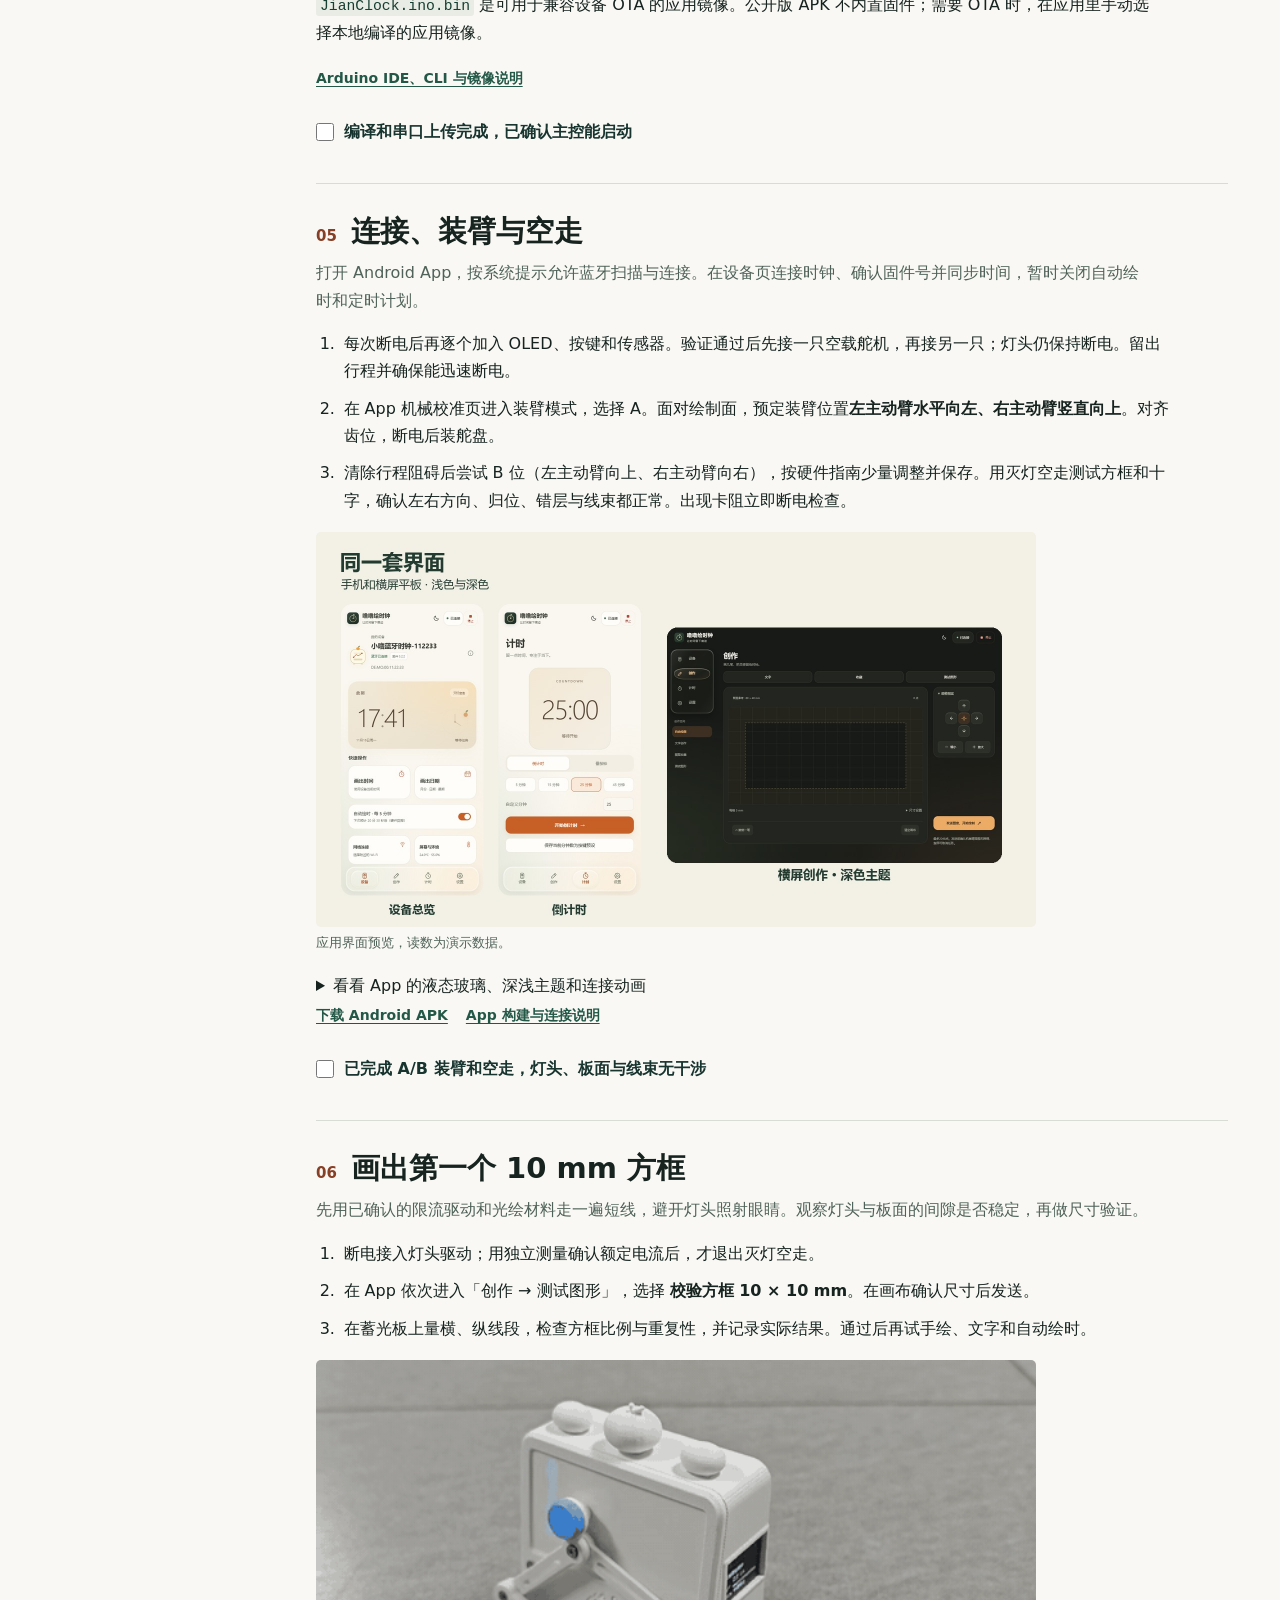
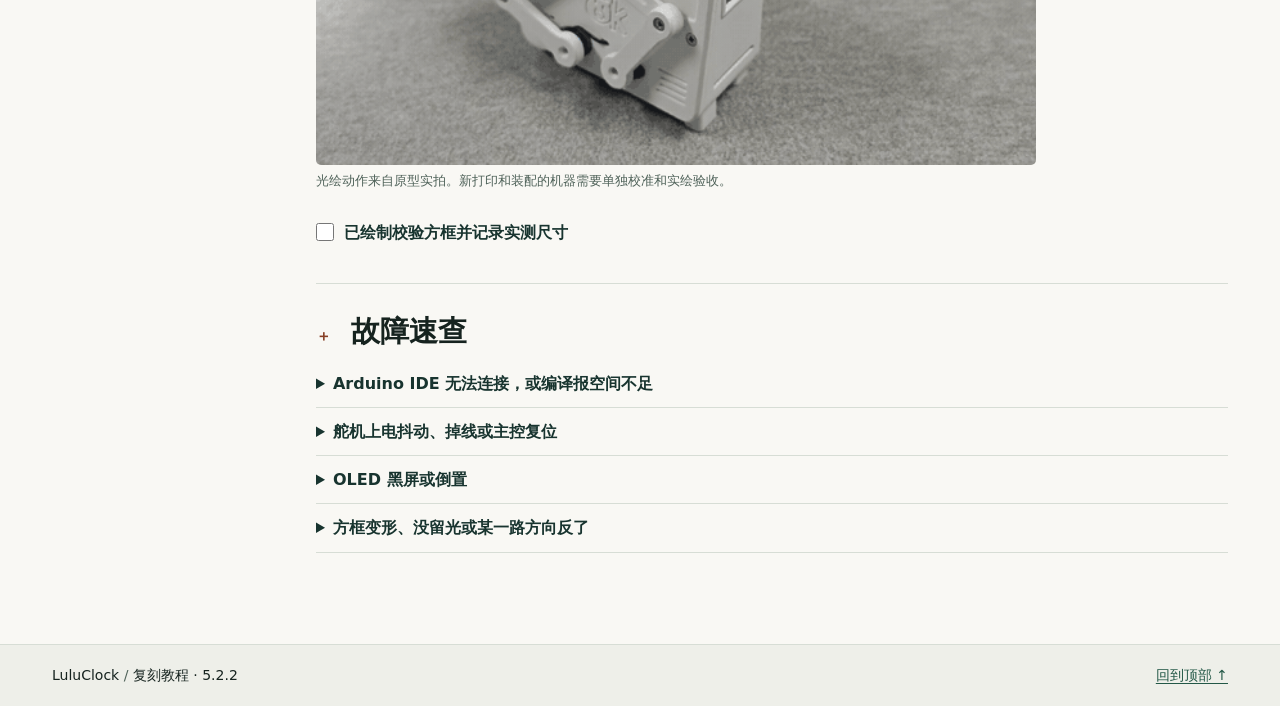
==== commit 6d5c9586: "Redesign LuluClock 5.2.2 README and reproduction guide" ====
--- a/docs/index.html
+++ b/docs/index.html
@@ -4,8 +4,8 @@
   <meta charset="utf-8">
   <meta name="viewport" content="width=device-width, initial-scale=1">
   <meta name="theme-color" content="#18342f">
-  <meta name="description" content="从备料、3D 打印外壳和机械臂，到第一次用紫外灯头画出 10 mm 方框。噜噜绘时钟 V2 复刻教程。">
-  <title>噜噜绘时钟 V2 · 复刻教程</title>
+  <meta name="description" content="从备料、3D 打印外壳和机械臂，到第一次用紫外灯头画出 10 mm 方框。噜噜绘时钟 5.2.2 复刻教程。">
+  <title>噜噜绘时钟 5.2.2 · 复刻教程</title>
   <link rel="stylesheet" href="guide.css">
   <script src="guide.js" defer></script>
 </head>
@@ -18,11 +18,11 @@
           <circle cx="12" cy="12" r="9"></circle>
           <path d="M12 7v5l3 2"></path>
         </svg>
-        <span>LuluClock V2</span>
+        <span>LuluClock</span>
       </a>
       <div class="top-links">
-        <a class="top-link source" href="https://github.com/yuhuang007/LuluClock_V2">源码</a>
-        <a class="top-link" href="https://github.com/yuhuang007/LuluClock_V2/releases/tag/v5.2.2">
+        <a class="top-link source" href="https://github.com/yuhuang007/LuluClock_V5.2.2" data-local="../README.md">源码</a>
+        <a class="top-link" href="https://github.com/yuhuang007/LuluClock_V5.2.2/releases/tag/v5.2.2">
           下载
           <svg width="15" height="15" viewBox="0 0 24 24" fill="none" stroke="currentColor" stroke-width="1.7" aria-hidden="true">
             <path d="M12 3v12m-4-4 4 4 4-4M5 15v5h14v-5"></path>
@@ -36,7 +36,7 @@
     <img class="hero-image" src="assets/cover.jpg" width="1280" height="720" alt="原型正面的光绘板、双舵机连杆、侧屏和顶部按键">
     <div class="wrap hero-content">
       <p class="kicker">复刻工作台 <span> / </span> 5.2.2</p>
-      <h1 id="title">噜噜绘时钟 V2</h1>
+      <h1 id="title">噜噜绘时钟</h1>
       <p class="hero-lede">打印外壳和机械臂，画出第一个光绘方框。</p>
       <a class="primary" href="#steps">
         开始复刻
@@ -79,7 +79,7 @@
           <span>2 × SG90</span>
           <span>Android 8+</span>
         </div>
-        <p>按 R16 装配修订 A1 打印外壳与机械臂，再接线、烧录并校准。成品照来自原型，下载包中的配合和行程要用自己买到的零件试装验收。</p>
+        <p>按 R16 装配修订 A1 打印六件外壳，配合四件按相同中心距重做的机械臂连杆，再接线、烧录和校准。成品照来自原型；打印件的配合和行程需用你手上的零件试装验收。</p>
       </div>
 
       <section class="step" id="parts">
@@ -90,7 +90,7 @@
           <div><dt>用光实绘</dt><dd>约 80 × 40 mm 蓄光板、与材料匹配的紫光或近紫外 LED、接受 3.3 V PWM 的限流驱动。先确认电流规格与兼容性。</dd></div>
           <div><dt>调试及选装</dt><dd>万用表、实尺或卡尺；外接 UART0 时准备 3.3 V 逻辑 USB-TTL。侧屏可选 0.96 英寸 SSD1306（128 × 64，I²C）；温湿度、光敏、蜂鸣器和灯带按需加。</dd></div>
         </dl>
-        <p class="file-links"><a href="https://github.com/yuhuang007/LuluClock_V2/blob/main/hardware/bom.csv" data-local="../hardware/bom.csv">物料清单 CSV</a></p>
+        <p class="file-links"><a href="https://github.com/yuhuang007/LuluClock_V5.2.2/blob/main/hardware/bom.csv" data-local="../hardware/bom.csv">物料清单 CSV</a></p>
         <label class="check"><input type="checkbox" id="check-parts" data-step="parts"> <span>已核对板型、供电、舵机和机构用料</span></label>
       </section>
 
@@ -104,16 +104,16 @@
           <li>前面板先不锁紧。留出端口、量测和调整空间，完成接线、灭灯空走与实绘后再合壳。合壳前检查线束不会被夹到，按键可以回弹。</li>
         </ol>
         <p class="file-links">
-          <a href="https://github.com/yuhuang007/LuluClock_V2/releases/download/v5.2.2/LuluClock-5.2.2-STL.zip">下载整套 STL</a>
-          <a href="https://github.com/yuhuang007/LuluClock_V2/blob/main/hardware/enclosure/README.md" data-local="../hardware/enclosure/README.md">打印清单、装配与 Blender 源文件</a>
+          <a href="https://github.com/yuhuang007/LuluClock_V5.2.2/releases/download/v5.2.2/LuluClock-5.2.2-STL.zip">下载整套 STL</a>
+          <a href="https://github.com/yuhuang007/LuluClock_V5.2.2/blob/main/hardware/enclosure/README.md" data-local="../hardware/enclosure/README.md">打印清单、装配与 Blender 源文件</a>
         </p>
         <details class="alternate">
           <summary>还没打印外壳？先用开放台架排查机构</summary>
           <p>按 100% 打印 A4 模板，量 50 mm 标尺确认比例，核对 25 mm 轴心距和杆件孔中心距。开放台架与整机使用相同的四件机械臂，适合先排查运动、灯头高度和线束。</p>
           <div class="file-links">
-            <a href="https://github.com/yuhuang007/LuluClock_V2/blob/main/hardware/bench-jig.svg" data-local="../hardware/bench-jig.svg">1:1 台架模板</a>
-            <a href="https://github.com/yuhuang007/LuluClock_V2/blob/main/hardware/bench/README.md" data-local="../hardware/bench/README.md">台架连杆</a>
-            <a href="https://github.com/yuhuang007/LuluClock_V2/blob/main/hardware/README.md" data-local="../hardware/README.md">几何与装臂细节</a>
+            <a href="https://github.com/yuhuang007/LuluClock_V5.2.2/blob/main/hardware/bench-jig.svg" data-local="../hardware/bench-jig.svg">1:1 台架模板</a>
+            <a href="https://github.com/yuhuang007/LuluClock_V5.2.2/blob/main/hardware/bench/README.md" data-local="../hardware/bench/README.md">台架连杆</a>
+            <a href="https://github.com/yuhuang007/LuluClock_V5.2.2/blob/main/hardware/README.md" data-local="../hardware/README.md">几何与装臂细节</a>
           </div>
         </details>
         <label class="check"><input type="checkbox" id="check-mechanics" data-step="mechanics"> <span>已试装打印件，并核对轴距、关节方向与线束空间</span></label>
@@ -136,7 +136,7 @@
         <div class="callout">
           <p><strong>先只给主控上电。</strong>不接舵机、灯头、灯带和电池，断电核对短路与极性。舵机从独立的 5 V 负载支路供电，各支路共地，避免多个电源同时向同一电源轨供电。GPIO6 / GPIO11 只接驱动输入，裸 LED 与灯带不要从 GPIO 取电。</p>
         </div>
-        <p class="file-links"><a href="https://github.com/yuhuang007/LuluClock_V2/blob/main/hardware/wiring.md" data-local="../hardware/wiring.md">完整接线与上电检查</a></p>
+        <p class="file-links"><a href="https://github.com/yuhuang007/LuluClock_V5.2.2/blob/main/hardware/wiring.md" data-local="../hardware/wiring.md">完整接线与上电检查</a></p>
         <label class="check"><input type="checkbox" id="check-wiring" data-step="wiring"> <span>已断电核线，首轮只接主控</span></label>
       </section>
 
@@ -149,7 +149,7 @@
           <li>先「验证」编译，再选对串口执行「上传」。使用外接 USB-TTL 时须为 3.3 V 逻辑、TX/RX 交叉、共地且 VCC 留空；板载与外接串口桥不要同时驱动 UART0。无法下载时按硬件文档核对 BOOT（GPIO0）和 EN。</li>
         </ol>
         <p><code>JianClock.ino.bin</code> 是可用于兼容设备 OTA 的应用镜像。公开版 APK 不内置固件；需要 OTA 时，在应用里手动选择本地编译的应用镜像。</p>
-        <p class="file-links"><a href="https://github.com/yuhuang007/LuluClock_V2/blob/main/firmware/README.md" data-local="../firmware/README.md">Arduino IDE、CLI 与镜像说明</a></p>
+        <p class="file-links"><a href="https://github.com/yuhuang007/LuluClock_V5.2.2/blob/main/firmware/README.md" data-local="../firmware/README.md">Arduino IDE、CLI 与镜像说明</a></p>
         <label class="check"><input type="checkbox" id="check-firmware" data-step="firmware"> <span>编译和串口上传完成，已确认主控能启动</span></label>
       </section>
 
@@ -165,9 +165,21 @@
           <img src="assets/app.jpg" alt="噜噜绘时钟的 5.2.2 应用界面预览，包含手机与平板布局" loading="lazy">
           <figcaption>应用界面预览，读数为演示数据。</figcaption>
         </figure>
+        <details class="app-motion">
+          <summary>看看 App 的液态玻璃、深浅主题和连接动画</summary>
+          <p>在支持的 WebView 上，手机底栏与平板侧栏会折射玻璃边缘的背景。点选时胶囊拉伸回弹，拖动时它随手指移动。点主题图标，深浅主题从点击处作圆形过渡。</p>
+          <figure class="landscape">
+            <img src="assets/glass-motion.gif" alt="液态玻璃导航胶囊在标签之间滑动，深浅主题从点击点展开" width="770" height="600" loading="lazy">
+            <figcaption>应用画面录自浏览器；设备状态为演示数据。</figcaption>
+          </figure>
+          <p>到「设置 → 外观与主题」，切到「完整动效」并点「预览连接」或「预览断开」，即可看笔绘时钟和橡皮擦动画，无需连接设备。</p>
+          <figure class="landscape">
+            <img src="assets/connection-motion.jpg" alt="应用内置预览：连接时用笔绘制，断开时用橡皮擦淡出" width="1280" height="566" loading="lazy">
+          </figure>
+        </details>
         <p class="file-links">
-          <a href="https://github.com/yuhuang007/LuluClock_V2/releases/tag/v5.2.2">下载 Android APK</a>
-          <a href="https://github.com/yuhuang007/LuluClock_V2/blob/main/android-app/README.md" data-local="../android-app/README.md">App 构建与连接说明</a>
+          <a href="https://github.com/yuhuang007/LuluClock_V5.2.2/releases/download/v5.2.2/LuluClock-5.2.2.apk">下载 Android APK</a>
+          <a href="https://github.com/yuhuang007/LuluClock_V5.2.2/blob/main/android-app/README.md" data-local="../android-app/README.md">App 构建与连接说明</a>
         </p>
         <label class="check"><input type="checkbox" id="check-calibrate" data-step="calibrate"> <span>已完成 A/B 装臂和空走，灯头、板面与线束无干涉</span></label>
       </section>
@@ -211,7 +223,7 @@
 
   <footer class="footer">
     <div class="wrap footer-inner">
-      <span>LuluClock V2 <span class="muted">/</span> 复刻教程 · 5.2.2</span>
+      <span>LuluClock <span class="muted">/</span> 复刻教程 · 5.2.2</span>
       <a href="#top">回到顶部 ↑</a>
     </div>
   </footer>
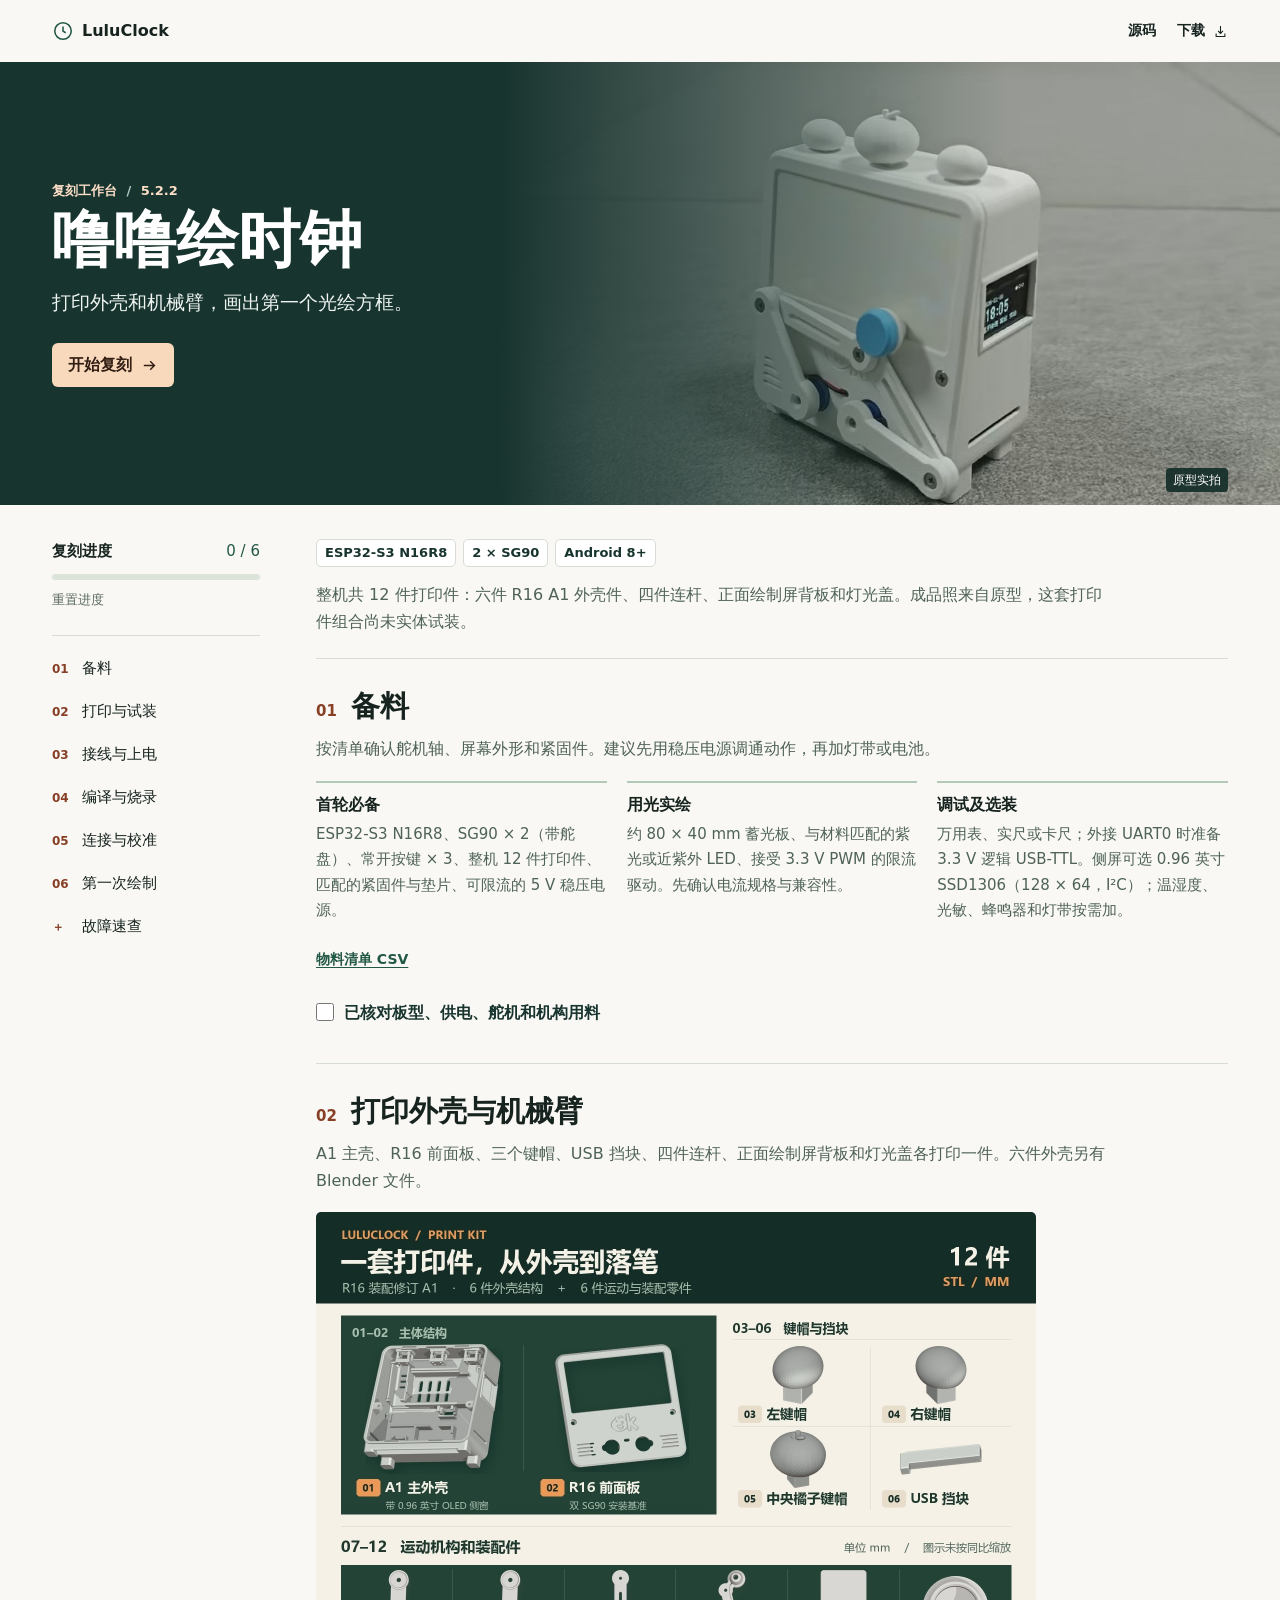
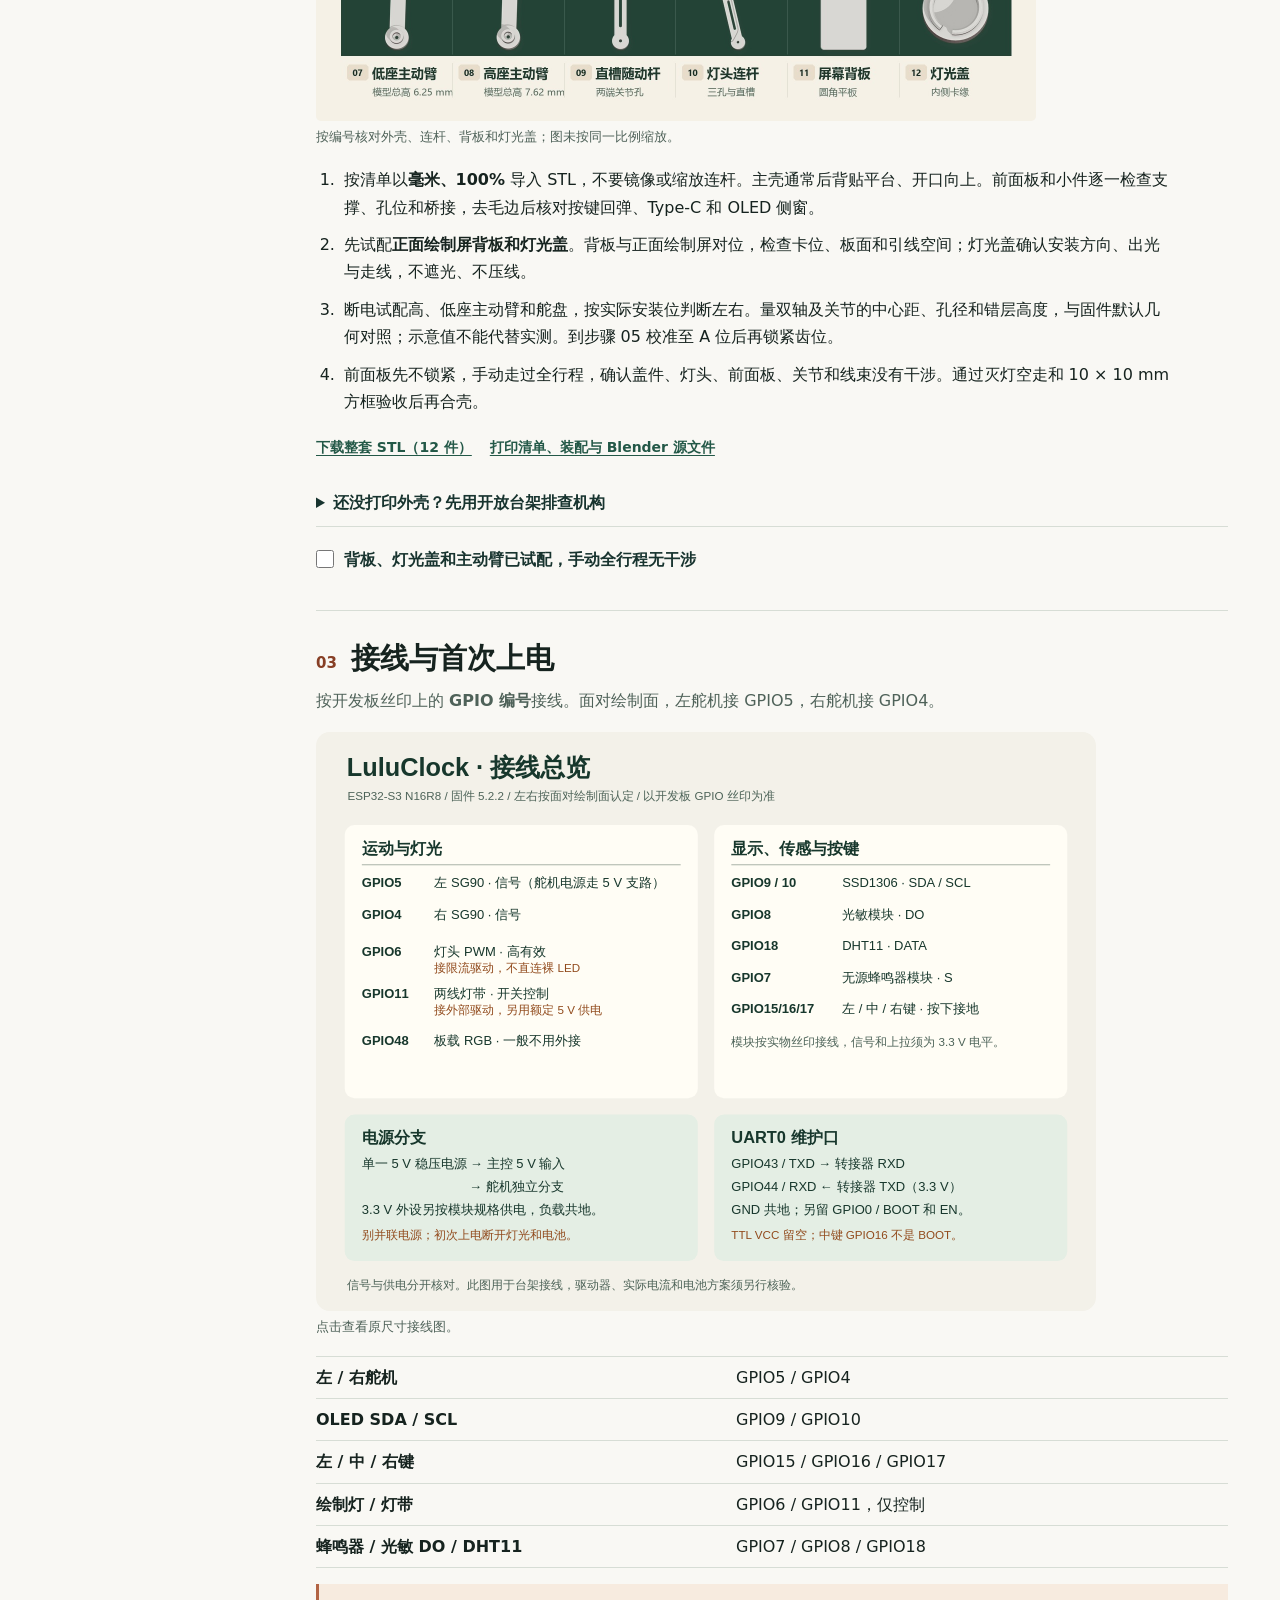
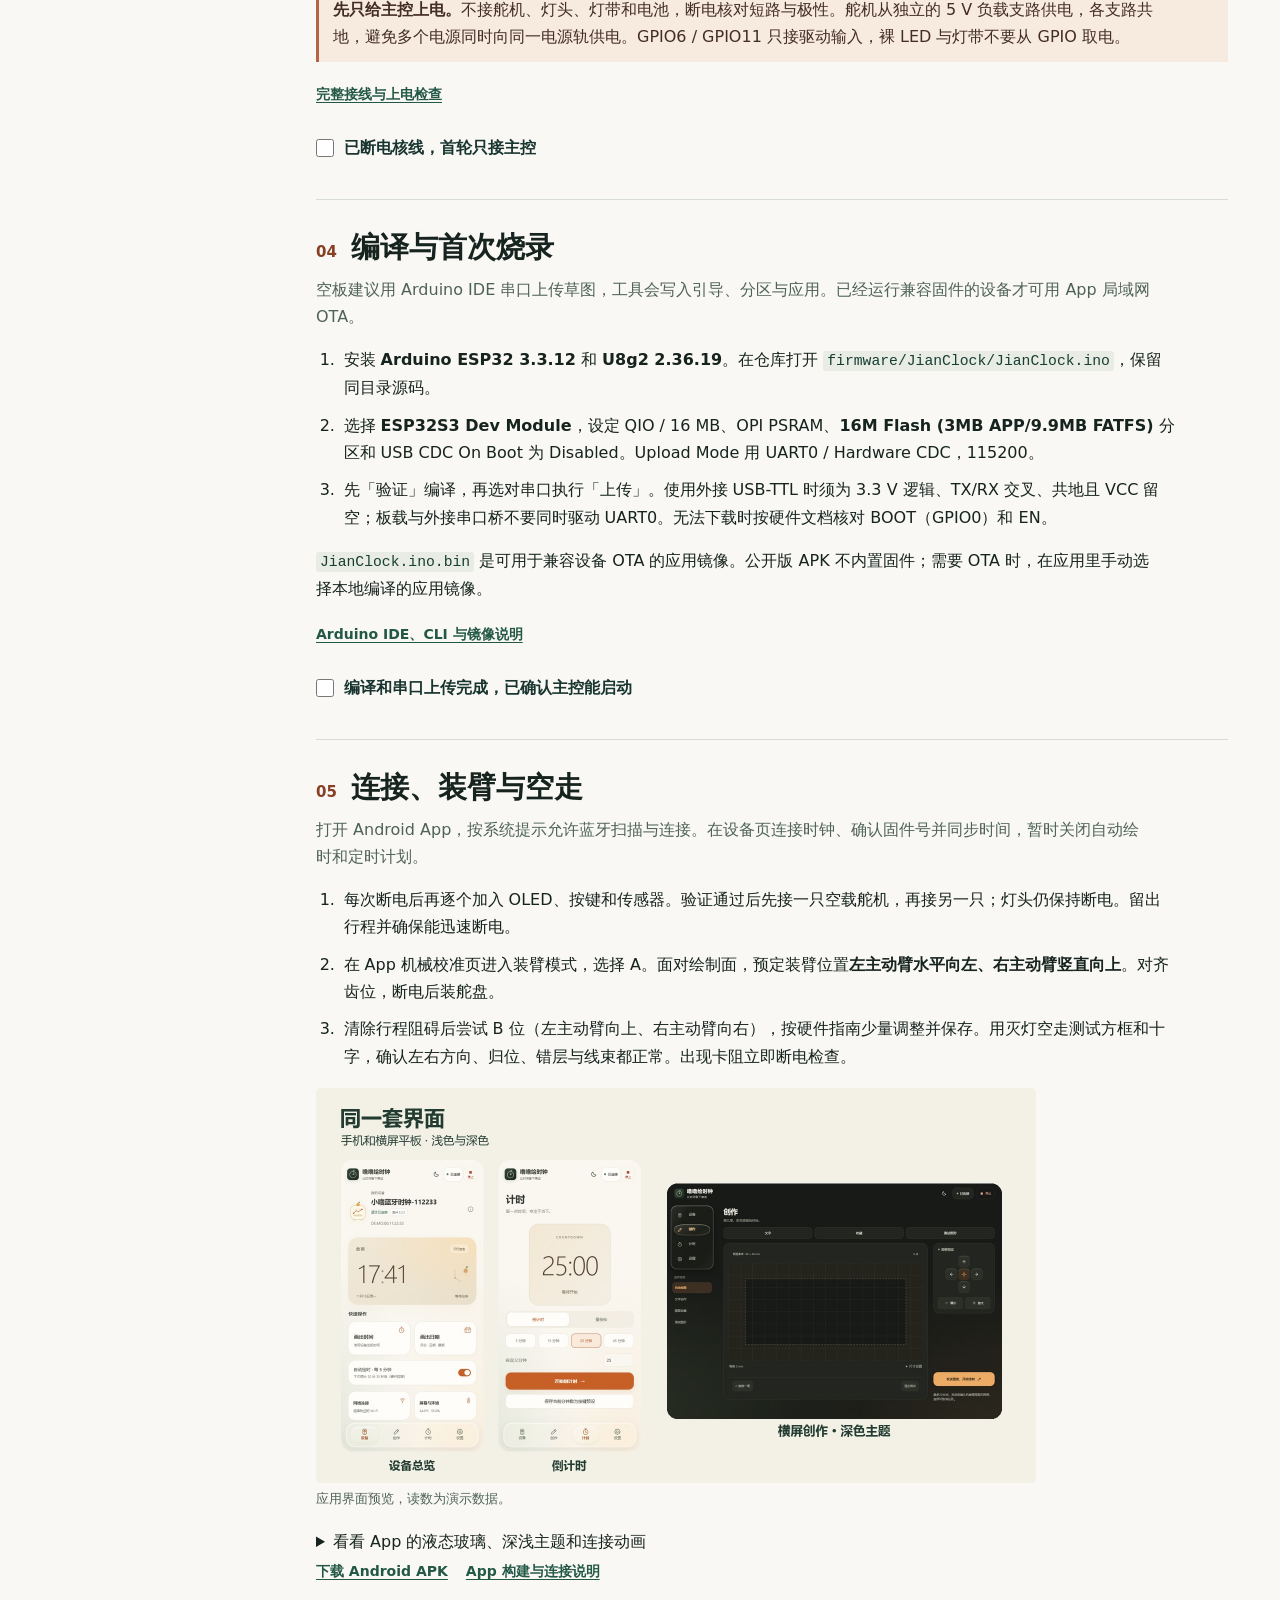
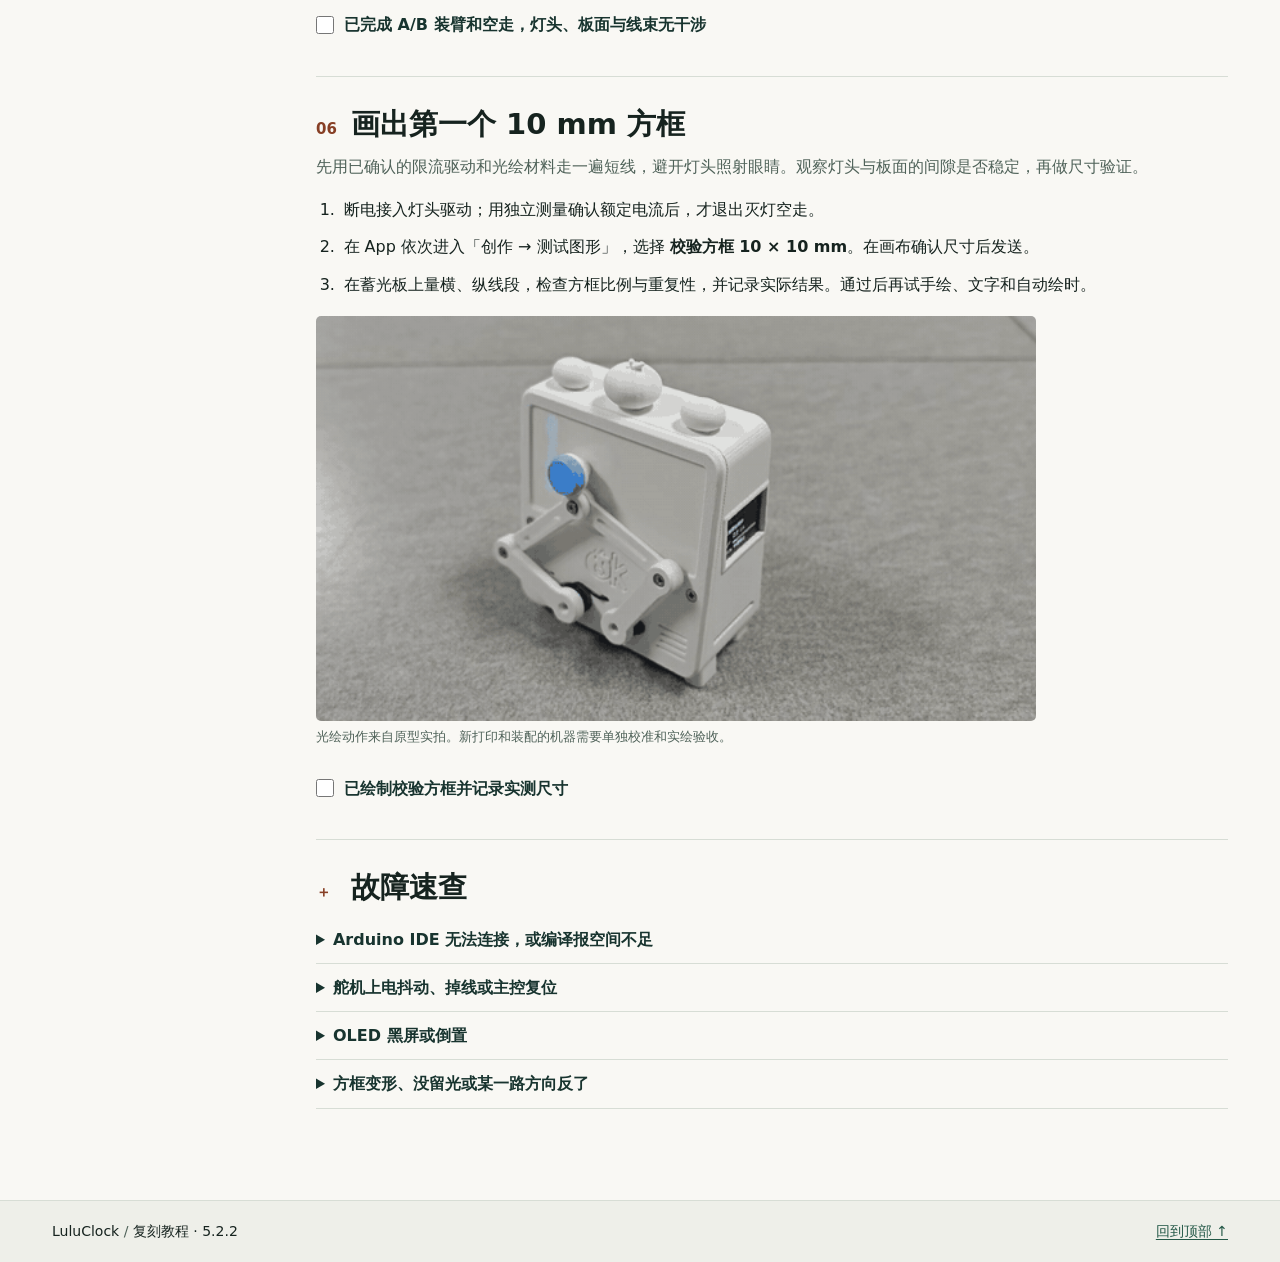
==== commit 5eb0d880: "Publish the complete 12-piece LuluClock print kit" ====
--- a/docs/index.html
+++ b/docs/index.html
@@ -4,7 +4,7 @@
   <meta charset="utf-8">
   <meta name="viewport" content="width=device-width, initial-scale=1">
   <meta name="theme-color" content="#18342f">
-  <meta name="description" content="从备料、3D 打印外壳和机械臂，到第一次用紫外灯头画出 10 mm 方框。噜噜绘时钟 5.2.2 复刻教程。">
+  <meta name="description" content="从备料、3D 打印整机 12 件配件，到第一次用紫外灯头画出 10 mm 方框。噜噜绘时钟 5.2.2 复刻教程。">
   <title>噜噜绘时钟 5.2.2 · 复刻教程</title>
   <link rel="stylesheet" href="guide.css">
   <script src="guide.js" defer></script>
@@ -79,14 +79,14 @@
           <span>2 × SG90</span>
           <span>Android 8+</span>
         </div>
-        <p>按 R16 装配修订 A1 打印六件外壳，配合四件按相同中心距重做的机械臂连杆，再接线、烧录和校准。成品照来自原型；打印件的配合和行程需用你手上的零件试装验收。</p>
+        <p>整机共 12 件打印件：六件 R16 A1 外壳件、四件连杆、正面绘制屏背板和灯光盖。成品照来自原型，这套打印件组合尚未实体试装。</p>
       </div>
 
       <section class="step" id="parts">
         <header><span class="step-index">01</span><h2>备料</h2></header>
         <p class="step-intro">按清单确认舵机轴、屏幕外形和紧固件。建议先用稳压电源调通动作，再加灯带或电池。</p>
         <dl class="parts-matrix">
-          <div><dt>首轮必备</dt><dd>ESP32-S3 N16R8、SG90 × 2（带舵盘）、常开按键 × 3、打印外壳和连杆、匹配的紧固件与垫片、可限流的 5 V 稳压电源。</dd></div>
+          <div><dt>首轮必备</dt><dd>ESP32-S3 N16R8、SG90 × 2（带舵盘）、常开按键 × 3、整机 12 件打印件、匹配的紧固件与垫片、可限流的 5 V 稳压电源。</dd></div>
           <div><dt>用光实绘</dt><dd>约 80 × 40 mm 蓄光板、与材料匹配的紫光或近紫外 LED、接受 3.3 V PWM 的限流驱动。先确认电流规格与兼容性。</dd></div>
           <div><dt>调试及选装</dt><dd>万用表、实尺或卡尺；外接 UART0 时准备 3.3 V 逻辑 USB-TTL。侧屏可选 0.96 英寸 SSD1306（128 × 64，I²C）；温湿度、光敏、蜂鸣器和灯带按需加。</dd></div>
         </dl>
@@ -96,27 +96,31 @@
 
       <section class="step" id="mechanics">
         <header><span class="step-index">02</span><h2>打印外壳与机械臂</h2></header>
-        <p class="step-intro">整机打印包含 A1 主壳、R16 前面板、三个键帽、USB 挡块及机械臂。用 STL 切片，用 Blender 源文件查看或改尺寸。</p>
-        <ol>
-          <li>按文件清单导入 STL，单位用<strong>毫米、比例 100%</strong>。保留左右件的区分，尤其不要镜像三孔杆。可从 0.4 mm 喷嘴、0.16–0.20 mm 层高试起，先看细槽、孔位和桥接的切片预览。</li>
-          <li>主壳通常后背贴平台、开口向上。前面板与连杆逐件检查支撑、贴底和孔位。先做小件试装，去除毛边后核对键帽回弹、紧固件、Type-C 与 OLED 开窗。</li>
-          <li>断电干装舵机、板面和内侧模块，双轴中心距核对为 <strong>25.00 mm</strong>。主动臂用舵机匹配的舵盘，等校准到 A 位再装，不要在此时固定角度。关节处用垫片错层，确保灯头与线束不刮板。</li>
-          <li>前面板先不锁紧。留出端口、量测和调整空间，完成接线、灭灯空走与实绘后再合壳。合壳前检查线束不会被夹到，按键可以回弹。</li>
+        <p class="step-intro">A1 主壳、R16 前面板、三个键帽、USB 挡块、四件连杆、正面绘制屏背板和灯光盖各打印一件。六件外壳另有 Blender 文件。</p>
+        <figure class="landscape">
+          <a href="assets/print-kit.jpg"><img src="assets/print-kit.jpg" alt="带编号的整机 12 件打印件：六件外壳件、四件连杆、正面绘制屏背板和灯光盖" width="1440" height="1018" loading="lazy"></a>
+          <figcaption>按编号核对外壳、连杆、背板和灯光盖；图未按同一比例缩放。</figcaption>
+        </figure>
+        <ol>
+          <li>按清单以<strong>毫米、100%</strong> 导入 STL，不要镜像或缩放连杆。主壳通常后背贴平台、开口向上。前面板和小件逐一检查支撑、孔位和桥接，去毛边后核对按键回弹、Type-C 和 OLED 侧窗。</li>
+          <li>先试配<strong>正面绘制屏背板和灯光盖</strong>。背板与正面绘制屏对位，检查卡位、板面和引线空间；灯光盖确认安装方向、出光与走线，不遮光、不压线。</li>
+          <li>断电试配高、低座主动臂和舵盘，按实际安装位判断左右。量双轴及关节的中心距、孔径和错层高度，与固件默认几何对照；示意值不能代替实测。到步骤 05 校准至 A 位后再锁紧齿位。</li>
+          <li>前面板先不锁紧，手动走过全行程，确认盖件、灯头、前面板、关节和线束没有干涉。通过灭灯空走和 10 × 10 mm 方框验收后再合壳。</li>
         </ol>
         <p class="file-links">
-          <a href="https://github.com/yuhuang007/LuluClock_V5.2.2/releases/download/v5.2.2/LuluClock-5.2.2-STL.zip">下载整套 STL</a>
+          <a href="https://github.com/yuhuang007/LuluClock_V5.2.2/releases/download/v5.2.2/LuluClock-5.2.2-STL.zip">下载整套 STL（12 件）</a>
           <a href="https://github.com/yuhuang007/LuluClock_V5.2.2/blob/main/hardware/enclosure/README.md" data-local="../hardware/enclosure/README.md">打印清单、装配与 Blender 源文件</a>
         </p>
         <details class="alternate">
           <summary>还没打印外壳？先用开放台架排查机构</summary>
-          <p>按 100% 打印 A4 模板，量 50 mm 标尺确认比例，核对 25 mm 轴心距和杆件孔中心距。开放台架与整机使用相同的四件机械臂，适合先排查运动、灯头高度和线束。</p>
+          <p>按 100% 打印 A4 模板，量 50 mm 标尺确认比例。整机包 07–10 号连杆可先装在开放台架上检查灯头高度、运动和线束；模板上的孔距用于对照固件名义几何，配合以实物试装为准。</p>
           <div class="file-links">
             <a href="https://github.com/yuhuang007/LuluClock_V5.2.2/blob/main/hardware/bench-jig.svg" data-local="../hardware/bench-jig.svg">1:1 台架模板</a>
             <a href="https://github.com/yuhuang007/LuluClock_V5.2.2/blob/main/hardware/bench/README.md" data-local="../hardware/bench/README.md">台架连杆</a>
             <a href="https://github.com/yuhuang007/LuluClock_V5.2.2/blob/main/hardware/README.md" data-local="../hardware/README.md">几何与装臂细节</a>
           </div>
         </details>
-        <label class="check"><input type="checkbox" id="check-mechanics" data-step="mechanics"> <span>已试装打印件，并核对轴距、关节方向与线束空间</span></label>
+        <label class="check"><input type="checkbox" id="check-mechanics" data-step="mechanics"> <span>背板、灯光盖和主动臂已试配，手动全行程无干涉</span></label>
       </section>
 
       <section class="step" id="wiring">
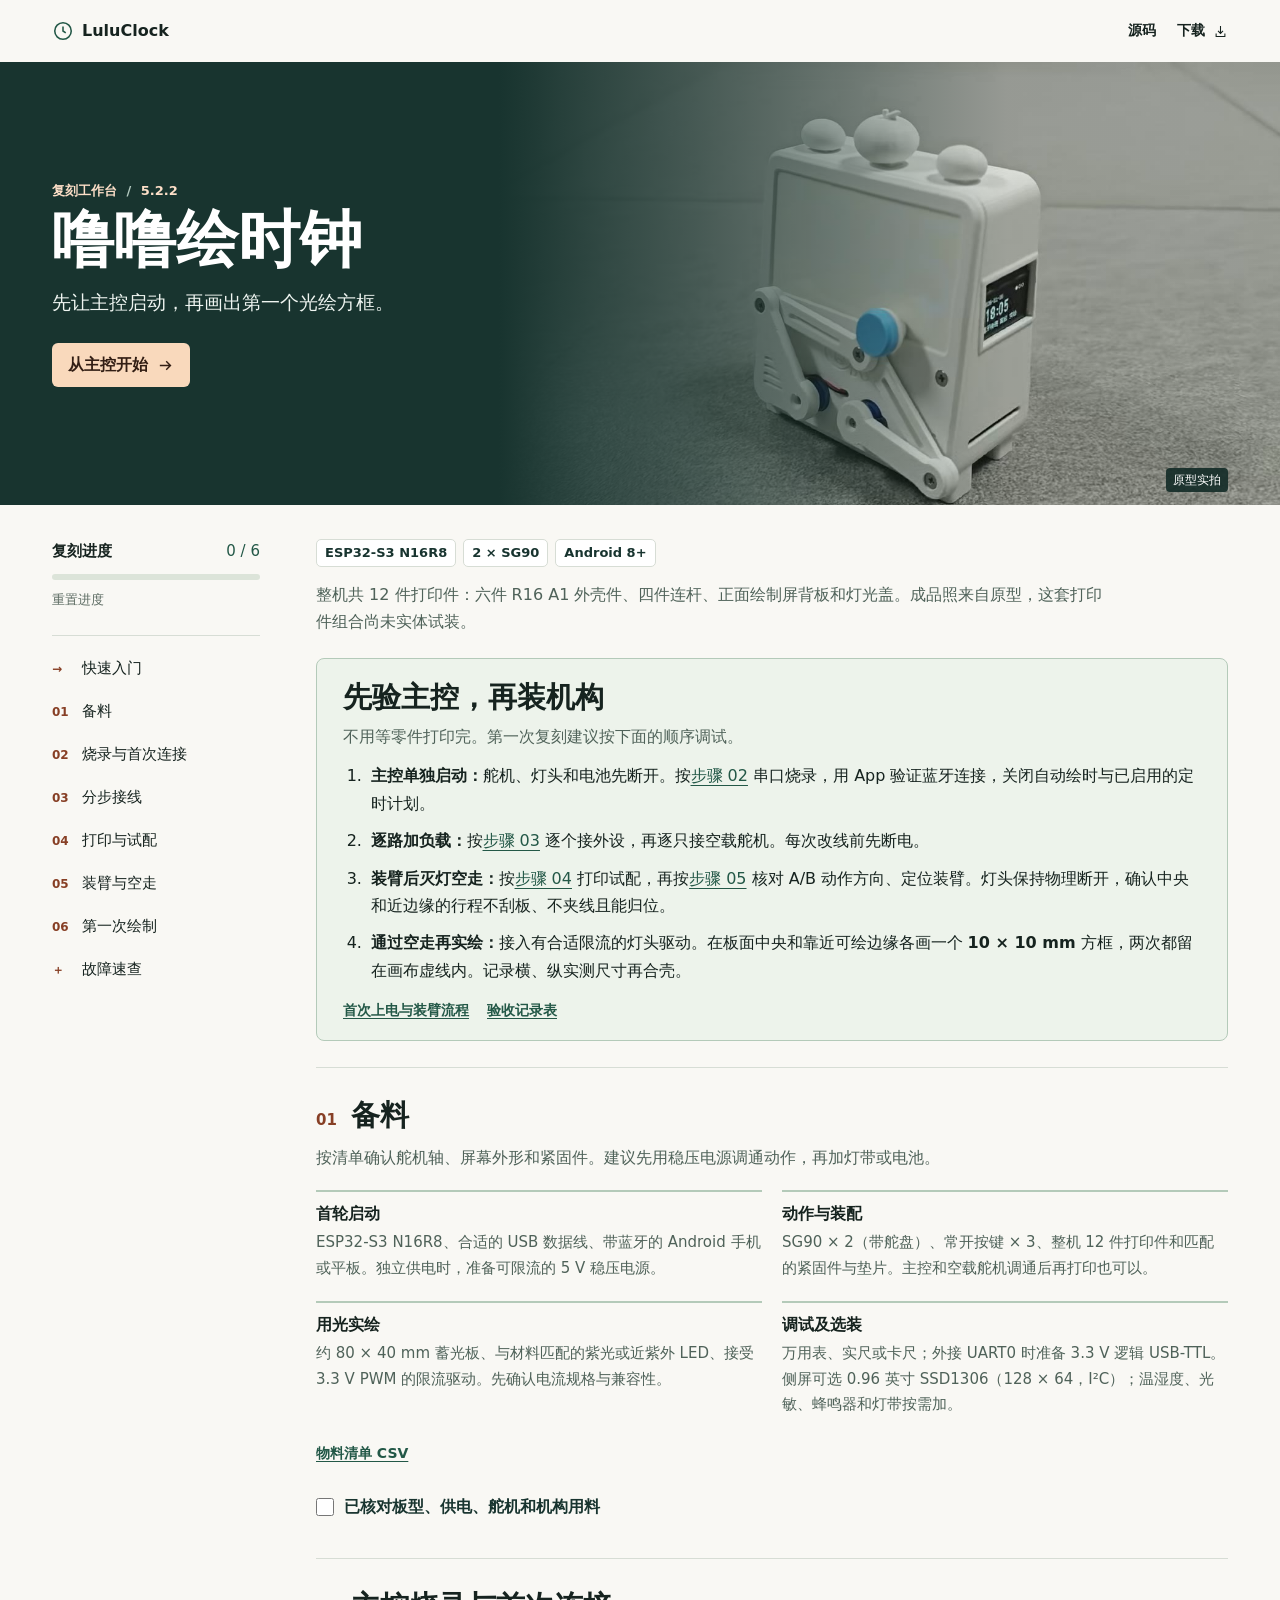
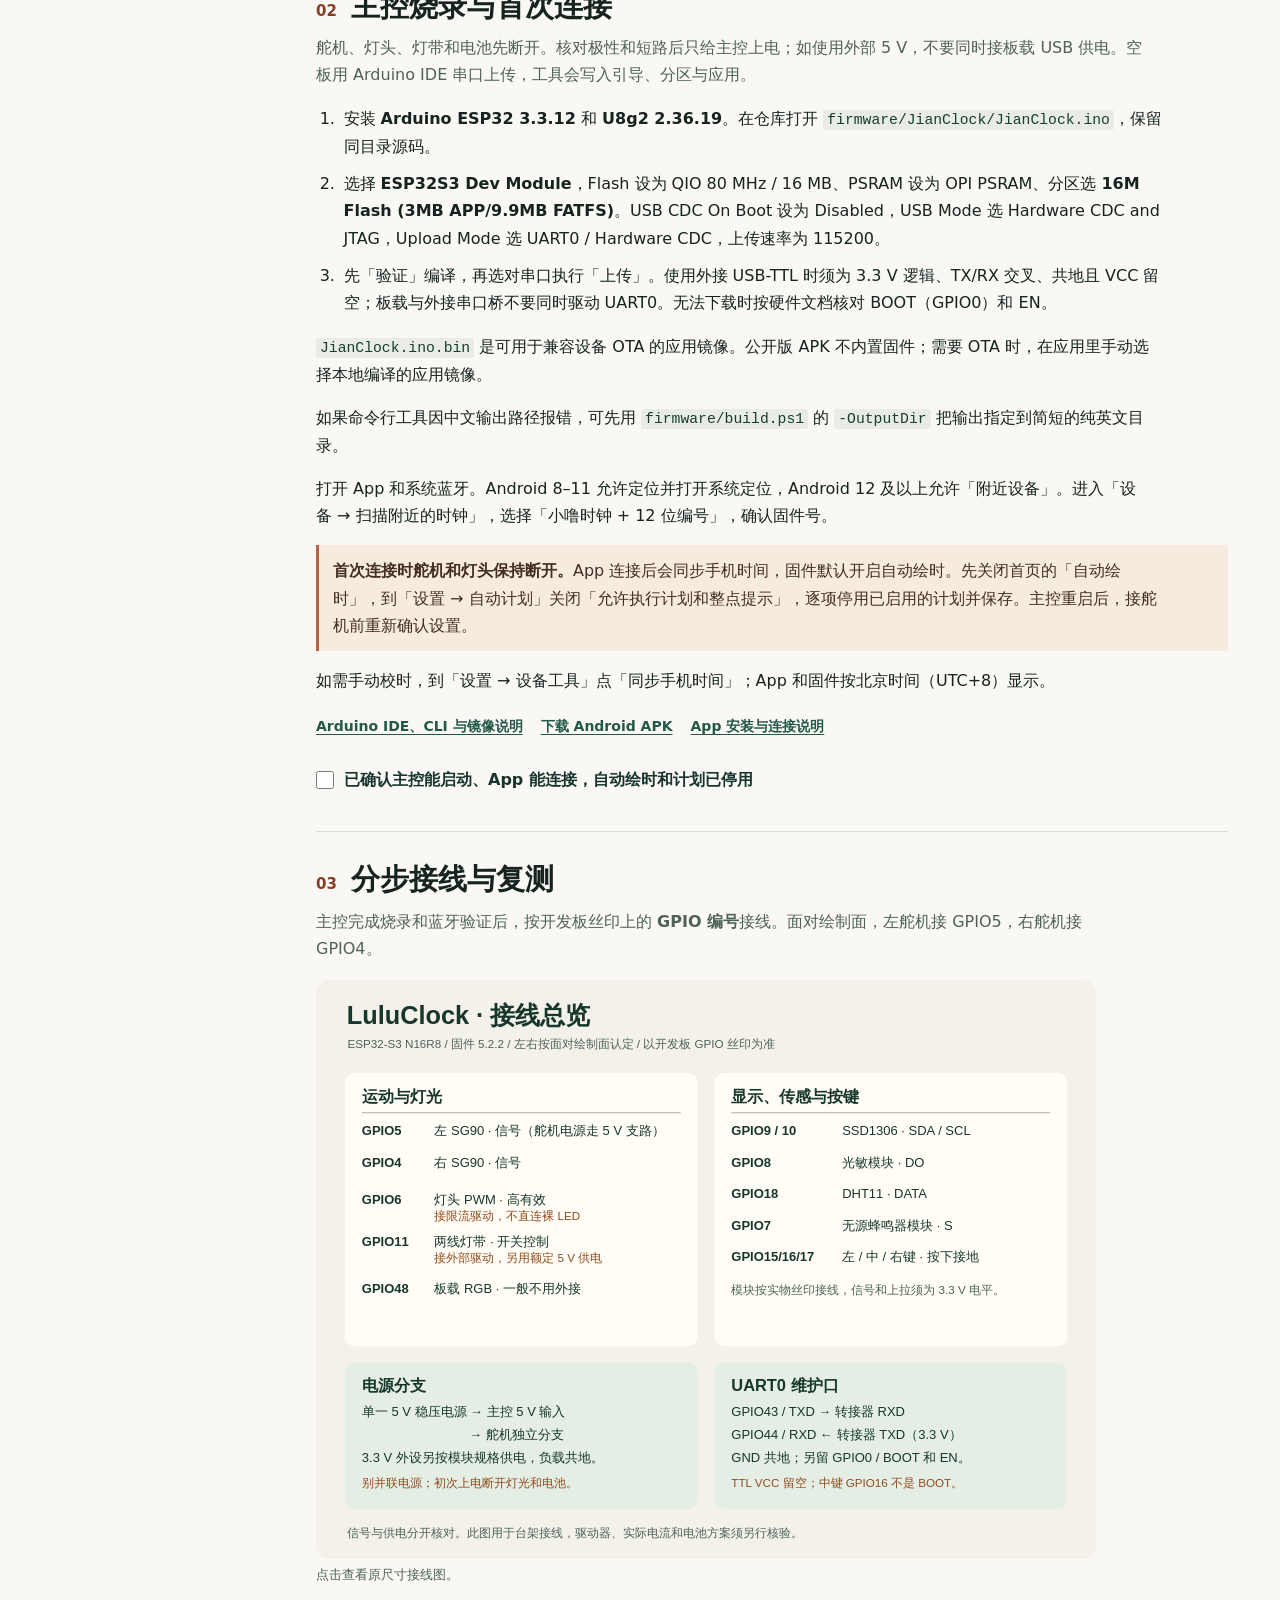
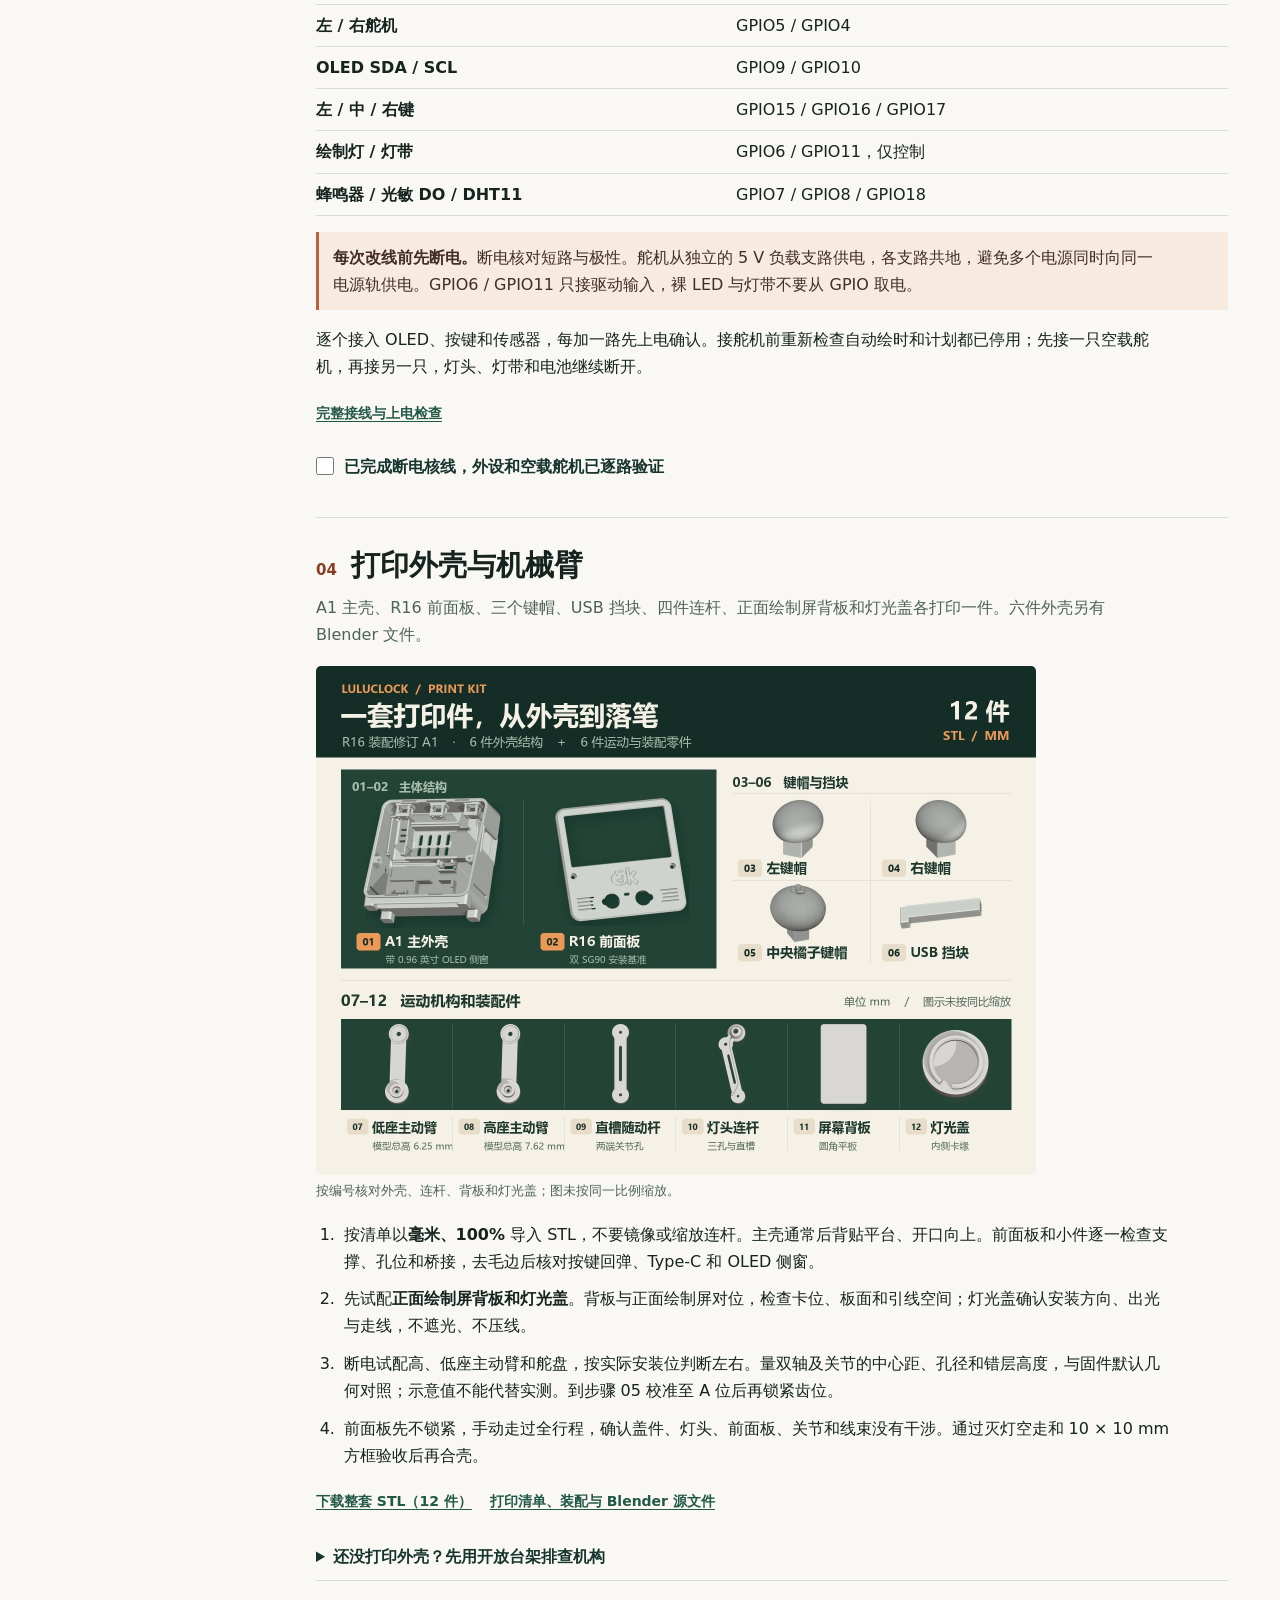
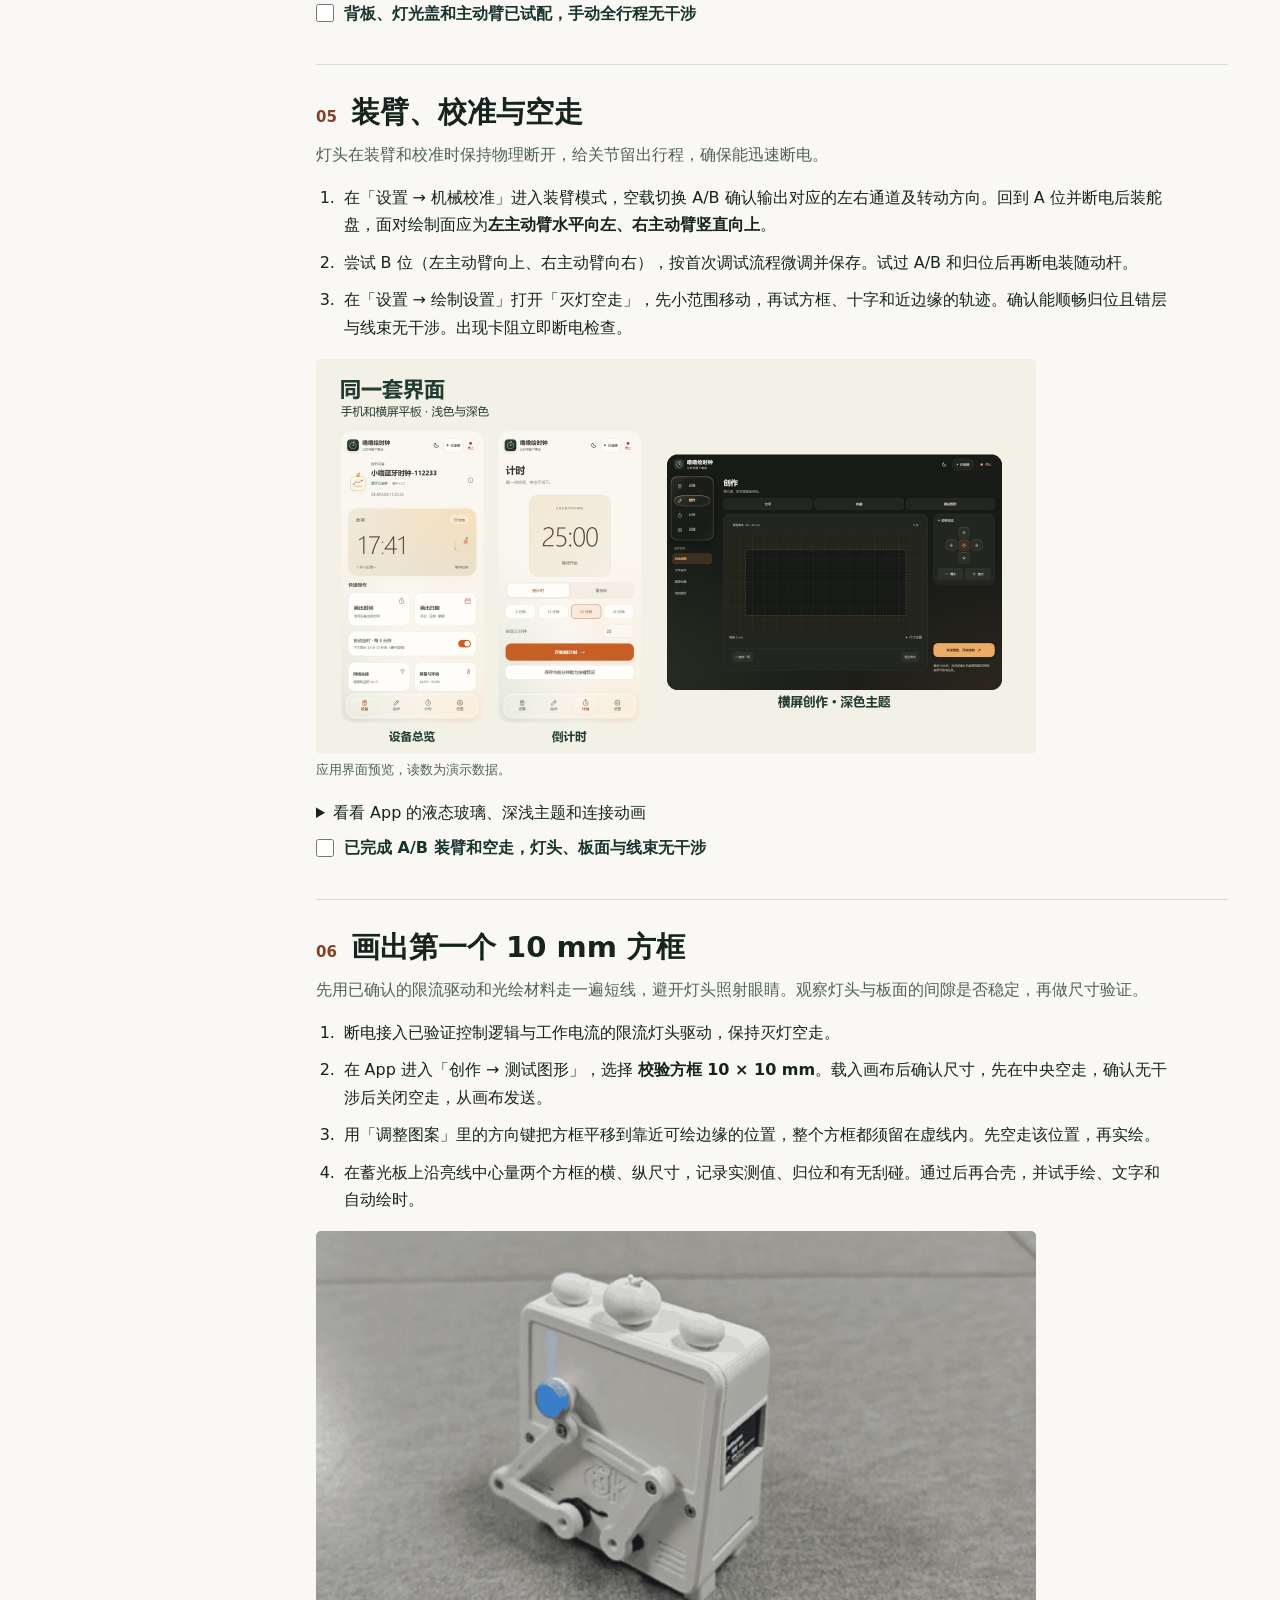
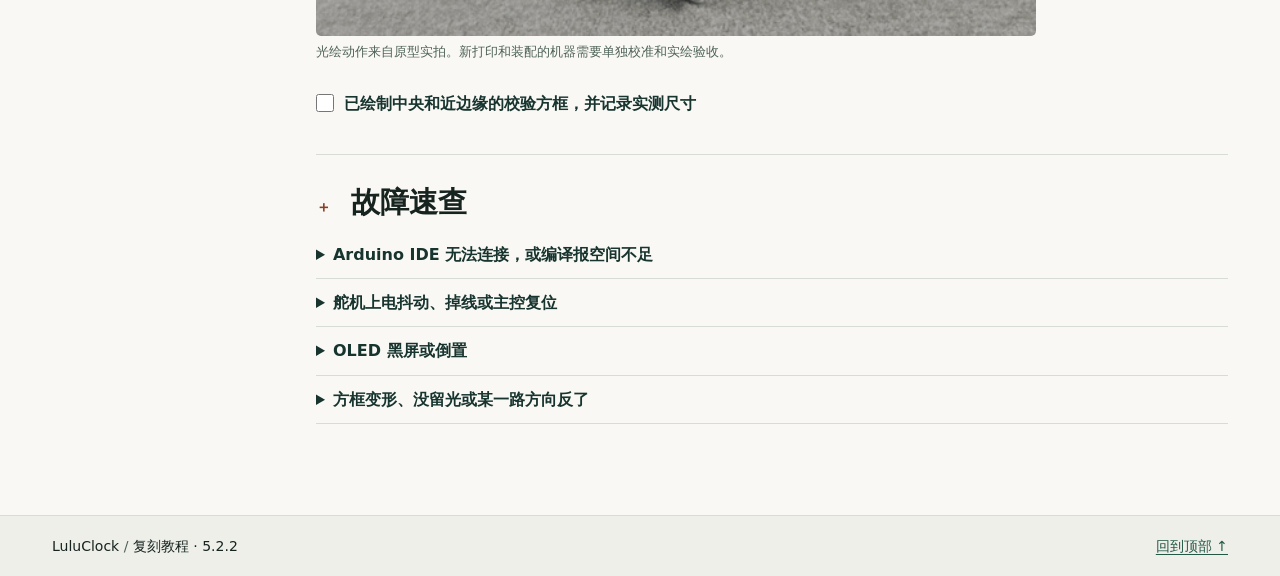
==== commit d6600d00: "Add R1 reproduction guide and Windows build fallback" ====
--- a/docs/index.html
+++ b/docs/index.html
@@ -4,13 +4,13 @@
   <meta charset="utf-8">
   <meta name="viewport" content="width=device-width, initial-scale=1">
   <meta name="theme-color" content="#18342f">
-  <meta name="description" content="从备料、3D 打印整机 12 件配件，到第一次用紫外灯头画出 10 mm 方框。噜噜绘时钟 5.2.2 复刻教程。">
+  <meta name="description" content="从主控单独上电、3D 打印整机 12 件配件，到校准机械臂和实绘 10 mm 方框。噜噜绘时钟 5.2.2 复刻教程。">
   <title>噜噜绘时钟 5.2.2 · 复刻教程</title>
   <link rel="stylesheet" href="guide.css">
   <script src="guide.js" defer></script>
 </head>
 <body id="top">
-  <a href="#steps" class="skip">跳到复刻步骤</a>
+  <a href="#quickstart" class="skip">跳到快速入门</a>
   <header class="topbar">
     <div class="wrap topbar-inner">
       <a class="brand" href="#top">
@@ -22,7 +22,7 @@
       </a>
       <div class="top-links">
         <a class="top-link source" href="https://github.com/yuhuang007/LuluClock_V5.2.2" data-local="../README.md">源码</a>
-        <a class="top-link" href="https://github.com/yuhuang007/LuluClock_V5.2.2/releases/tag/v5.2.2">
+        <a class="top-link" href="https://github.com/yuhuang007/LuluClock_V5.2.2/releases/tag/repro-5.2.2-r1">
           下载
           <svg width="15" height="15" viewBox="0 0 24 24" fill="none" stroke="currentColor" stroke-width="1.7" aria-hidden="true">
             <path d="M12 3v12m-4-4 4 4 4-4M5 15v5h14v-5"></path>
@@ -37,9 +37,9 @@
     <div class="wrap hero-content">
       <p class="kicker">复刻工作台 <span> / </span> 5.2.2</p>
       <h1 id="title">噜噜绘时钟</h1>
-      <p class="hero-lede">打印外壳和机械臂，画出第一个光绘方框。</p>
-      <a class="primary" href="#steps">
-        开始复刻
+      <p class="hero-lede">先让主控启动，再画出第一个光绘方框。</p>
+      <a class="primary" href="#quickstart">
+        从主控开始
         <svg width="17" height="17" viewBox="0 0 24 24" fill="none" stroke="currentColor" stroke-width="2" aria-hidden="true">
           <path d="M4 12h15m-6-6 6 6-6 6"></path>
         </svg>
@@ -61,11 +61,12 @@
       </div>
       <nav aria-label="章节目录">
         <ol class="route">
+          <li><a href="#quickstart"><span>→</span> 快速入门</a></li>
           <li><a href="#parts"><span>01</span> 备料</a></li>
-          <li><a href="#mechanics"><span>02</span> 打印与试装</a></li>
-          <li><a href="#wiring"><span>03</span> 接线与上电</a></li>
-          <li><a href="#firmware"><span>04</span> 编译与烧录</a></li>
-          <li><a href="#calibrate"><span>05</span> 连接与校准</a></li>
+          <li><a href="#firmware"><span>02</span> 烧录与首次连接</a></li>
+          <li><a href="#wiring"><span>03</span> 分步接线</a></li>
+          <li><a href="#mechanics"><span>04</span> 打印与试配</a></li>
+          <li><a href="#calibrate"><span>05</span> 装臂与空走</a></li>
           <li><a href="#draw"><span>06</span> 第一次绘制</a></li>
           <li><a href="#troubleshoot"><span>＋</span> 故障速查</a></li>
         </ol>
@@ -82,11 +83,27 @@
         <p>整机共 12 件打印件：六件 R16 A1 外壳件、四件连杆、正面绘制屏背板和灯光盖。成品照来自原型，这套打印件组合尚未实体试装。</p>
       </div>
 
+      <section class="quickstart" id="quickstart" aria-labelledby="quickstart-title">
+        <h2 id="quickstart-title">先验主控，再装机构</h2>
+        <p>不用等零件打印完。第一次复刻建议按下面的顺序调试。</p>
+        <ol>
+          <li><strong>主控单独启动：</strong>舵机、灯头和电池先断开。按<a href="#firmware">步骤 02</a> 串口烧录，用 App 验证蓝牙连接，关闭自动绘时与已启用的定时计划。</li>
+          <li><strong>逐路加负载：</strong>按<a href="#wiring">步骤 03</a> 逐个接外设，再逐只接空载舵机。每次改线前先断电。</li>
+          <li><strong>装臂后灭灯空走：</strong>按<a href="#mechanics">步骤 04</a> 打印试配，再按<a href="#calibrate">步骤 05</a> 核对 A/B 动作方向、定位装臂。灯头保持物理断开，确认中央和近边缘的行程不刮板、不夹线且能归位。</li>
+          <li><strong>通过空走再实绘：</strong>接入有合适限流的灯头驱动。在板面中央和靠近可绘边缘各画一个 <strong>10 × 10 mm</strong> 方框，两次都留在画布虚线内。记录横、纵实测尺寸再合壳。</li>
+        </ol>
+        <p class="file-links">
+          <a href="https://github.com/yuhuang007/LuluClock_V5.2.2/blob/main/hardware/commissioning.md" data-local="../hardware/commissioning.md">首次上电与装臂流程</a>
+          <a href="https://github.com/yuhuang007/LuluClock_V5.2.2/blob/main/hardware/validation-record.md" data-local="../hardware/validation-record.md">验收记录表</a>
+        </p>
+      </section>
+
       <section class="step" id="parts">
         <header><span class="step-index">01</span><h2>备料</h2></header>
         <p class="step-intro">按清单确认舵机轴、屏幕外形和紧固件。建议先用稳压电源调通动作，再加灯带或电池。</p>
         <dl class="parts-matrix">
-          <div><dt>首轮必备</dt><dd>ESP32-S3 N16R8、SG90 × 2（带舵盘）、常开按键 × 3、整机 12 件打印件、匹配的紧固件与垫片、可限流的 5 V 稳压电源。</dd></div>
+          <div><dt>首轮启动</dt><dd>ESP32-S3 N16R8、合适的 USB 数据线、带蓝牙的 Android 手机或平板。独立供电时，准备可限流的 5 V 稳压电源。</dd></div>
+          <div><dt>动作与装配</dt><dd>SG90 × 2（带舵盘）、常开按键 × 3、整机 12 件打印件和匹配的紧固件与垫片。主控和空载舵机调通后再打印也可以。</dd></div>
           <div><dt>用光实绘</dt><dd>约 80 × 40 mm 蓄光板、与材料匹配的紫光或近紫外 LED、接受 3.3 V PWM 的限流驱动。先确认电流规格与兼容性。</dd></div>
           <div><dt>调试及选装</dt><dd>万用表、实尺或卡尺；外接 UART0 时准备 3.3 V 逻辑 USB-TTL。侧屏可选 0.96 英寸 SSD1306（128 × 64，I²C）；温湿度、光敏、蜂鸣器和灯带按需加。</dd></div>
         </dl>
@@ -94,8 +111,53 @@
         <label class="check"><input type="checkbox" id="check-parts" data-step="parts"> <span>已核对板型、供电、舵机和机构用料</span></label>
       </section>
 
+      <section class="step" id="firmware">
+        <header><span class="step-index">02</span><h2>主控烧录与首次连接</h2></header>
+        <p class="step-intro">舵机、灯头、灯带和电池先断开。核对极性和短路后只给主控上电；如使用外部 5 V，不要同时接板载 USB 供电。空板用 Arduino IDE 串口上传，工具会写入引导、分区与应用。</p>
+        <ol>
+          <li>安装 <strong>Arduino ESP32 3.3.12</strong> 和 <strong>U8g2 2.36.19</strong>。在仓库打开 <code>firmware/JianClock/JianClock.ino</code>，保留同目录源码。</li>
+          <li>选择 <strong>ESP32S3 Dev Module</strong>，Flash 设为 QIO 80 MHz / 16 MB、PSRAM 设为 OPI PSRAM、分区选 <strong>16M Flash (3MB APP/9.9MB FATFS)</strong>。USB CDC On Boot 设为 Disabled，USB Mode 选 Hardware CDC and JTAG，Upload Mode 选 UART0 / Hardware CDC，上传速率为 115200。</li>
+          <li>先「验证」编译，再选对串口执行「上传」。使用外接 USB-TTL 时须为 3.3 V 逻辑、TX/RX 交叉、共地且 VCC 留空；板载与外接串口桥不要同时驱动 UART0。无法下载时按硬件文档核对 BOOT（GPIO0）和 EN。</li>
+        </ol>
+        <p><code>JianClock.ino.bin</code> 是可用于兼容设备 OTA 的应用镜像。公开版 APK 不内置固件；需要 OTA 时，在应用里手动选择本地编译的应用镜像。</p>
+        <p>如果命令行工具因中文输出路径报错，可先用 <code>firmware/build.ps1</code> 的 <code>-OutputDir</code> 把输出指定到简短的纯英文目录。</p>
+        <p>打开 App 和系统蓝牙。Android 8–11 允许定位并打开系统定位，Android 12 及以上允许「附近设备」。进入「设备 → 扫描附近的时钟」，选择「小噜时钟 + 12 位编号」，确认固件号。</p>
+        <div class="callout">
+          <p><strong>首次连接时舵机和灯头保持断开。</strong>App 连接后会同步手机时间，固件默认开启自动绘时。先关闭首页的「自动绘时」，到「设置 → 自动计划」关闭「允许执行计划和整点提示」，逐项停用已启用的计划并保存。主控重启后，接舵机前重新确认设置。</p>
+        </div>
+        <p>如需手动校时，到「设置 → 设备工具」点「同步手机时间」；App 和固件按北京时间（UTC+8）显示。</p>
+        <p class="file-links">
+          <a href="https://github.com/yuhuang007/LuluClock_V5.2.2/blob/main/firmware/README.md" data-local="../firmware/README.md">Arduino IDE、CLI 与镜像说明</a>
+          <a href="https://github.com/yuhuang007/LuluClock_V5.2.2/releases/download/v5.2.2/LuluClock-5.2.2.apk">下载 Android APK</a>
+          <a href="https://github.com/yuhuang007/LuluClock_V5.2.2/blob/main/android-app/README.md" data-local="../android-app/README.md">App 安装与连接说明</a>
+        </p>
+        <label class="check"><input type="checkbox" id="check-firmware" data-step="firmware"> <span>已确认主控能启动、App 能连接，自动绘时和计划已停用</span></label>
+      </section>
+
+      <section class="step" id="wiring">
+        <header><span class="step-index">03</span><h2>分步接线与复测</h2></header>
+        <p class="step-intro">主控完成烧录和蓝牙验证后，按开发板丝印上的 <strong>GPIO 编号</strong>接线。面对绘制面，左舵机接 GPIO5，右舵机接 GPIO4。</p>
+        <figure>
+          <a href="assets/wiring.svg"><img src="assets/wiring.svg" alt="5.2.2 外设信号、电源分支及 UART0 接线总览" loading="lazy"></a>
+          <figcaption>点击查看原尺寸接线图。</figcaption>
+        </figure>
+        <dl class="pin-map">
+          <div><dt>左 / 右舵机</dt><dd>GPIO5 / GPIO4</dd></div>
+          <div><dt>OLED SDA / SCL</dt><dd>GPIO9 / GPIO10</dd></div>
+          <div><dt>左 / 中 / 右键</dt><dd>GPIO15 / GPIO16 / GPIO17</dd></div>
+          <div><dt>绘制灯 / 灯带</dt><dd>GPIO6 / GPIO11，仅控制</dd></div>
+          <div><dt>蜂鸣器 / 光敏 DO / DHT11</dt><dd>GPIO7 / GPIO8 / GPIO18</dd></div>
+        </dl>
+        <div class="callout">
+          <p><strong>每次改线前先断电。</strong>断电核对短路与极性。舵机从独立的 5 V 负载支路供电，各支路共地，避免多个电源同时向同一电源轨供电。GPIO6 / GPIO11 只接驱动输入，裸 LED 与灯带不要从 GPIO 取电。</p>
+        </div>
+        <p>逐个接入 OLED、按键和传感器，每加一路先上电确认。接舵机前重新检查自动绘时和计划都已停用；先接一只空载舵机，再接另一只，灯头、灯带和电池继续断开。</p>
+        <p class="file-links"><a href="https://github.com/yuhuang007/LuluClock_V5.2.2/blob/main/hardware/wiring.md" data-local="../hardware/wiring.md">完整接线与上电检查</a></p>
+        <label class="check"><input type="checkbox" id="check-wiring" data-step="wiring"> <span>已完成断电核线，外设和空载舵机已逐路验证</span></label>
+      </section>
+
       <section class="step" id="mechanics">
-        <header><span class="step-index">02</span><h2>打印外壳与机械臂</h2></header>
+        <header><span class="step-index">04</span><h2>打印外壳与机械臂</h2></header>
         <p class="step-intro">A1 主壳、R16 前面板、三个键帽、USB 挡块、四件连杆、正面绘制屏背板和灯光盖各打印一件。六件外壳另有 Blender 文件。</p>
         <figure class="landscape">
           <a href="assets/print-kit.jpg"><img src="assets/print-kit.jpg" alt="带编号的整机 12 件打印件：六件外壳件、四件连杆、正面绘制屏背板和灯光盖" width="1440" height="1018" loading="lazy"></a>
@@ -108,7 +170,7 @@
           <li>前面板先不锁紧，手动走过全行程，确认盖件、灯头、前面板、关节和线束没有干涉。通过灭灯空走和 10 × 10 mm 方框验收后再合壳。</li>
         </ol>
         <p class="file-links">
-          <a href="https://github.com/yuhuang007/LuluClock_V5.2.2/releases/download/v5.2.2/LuluClock-5.2.2-STL.zip">下载整套 STL（12 件）</a>
+          <a href="https://github.com/yuhuang007/LuluClock_V5.2.2/releases/download/repro-5.2.2-r1/LuluClock-5.2.2-R16-A1-R1-STL.zip">下载整套 STL（12 件）</a>
           <a href="https://github.com/yuhuang007/LuluClock_V5.2.2/blob/main/hardware/enclosure/README.md" data-local="../hardware/enclosure/README.md">打印清单、装配与 Blender 源文件</a>
         </p>
         <details class="alternate">
@@ -123,47 +185,13 @@
         <label class="check"><input type="checkbox" id="check-mechanics" data-step="mechanics"> <span>背板、灯光盖和主动臂已试配，手动全行程无干涉</span></label>
       </section>
 
-      <section class="step" id="wiring">
-        <header><span class="step-index">03</span><h2>接线与首次上电</h2></header>
-        <p class="step-intro">按开发板丝印上的 <strong>GPIO 编号</strong>接线。面对绘制面，左舵机接 GPIO5，右舵机接 GPIO4。</p>
-        <figure>
-          <a href="assets/wiring.svg"><img src="assets/wiring.svg" alt="5.2.2 外设信号、电源分支及 UART0 接线总览" loading="lazy"></a>
-          <figcaption>点击查看原尺寸接线图。</figcaption>
-        </figure>
-        <dl class="pin-map">
-          <div><dt>左 / 右舵机</dt><dd>GPIO5 / GPIO4</dd></div>
-          <div><dt>OLED SDA / SCL</dt><dd>GPIO9 / GPIO10</dd></div>
-          <div><dt>左 / 中 / 右键</dt><dd>GPIO15 / GPIO16 / GPIO17</dd></div>
-          <div><dt>绘制灯 / 灯带</dt><dd>GPIO6 / GPIO11，仅控制</dd></div>
-          <div><dt>蜂鸣器 / 光敏 DO / DHT11</dt><dd>GPIO7 / GPIO8 / GPIO18</dd></div>
-        </dl>
-        <div class="callout">
-          <p><strong>先只给主控上电。</strong>不接舵机、灯头、灯带和电池，断电核对短路与极性。舵机从独立的 5 V 负载支路供电，各支路共地，避免多个电源同时向同一电源轨供电。GPIO6 / GPIO11 只接驱动输入，裸 LED 与灯带不要从 GPIO 取电。</p>
-        </div>
-        <p class="file-links"><a href="https://github.com/yuhuang007/LuluClock_V5.2.2/blob/main/hardware/wiring.md" data-local="../hardware/wiring.md">完整接线与上电检查</a></p>
-        <label class="check"><input type="checkbox" id="check-wiring" data-step="wiring"> <span>已断电核线，首轮只接主控</span></label>
-      </section>
-
-      <section class="step" id="firmware">
-        <header><span class="step-index">04</span><h2>编译与首次烧录</h2></header>
-        <p class="step-intro">空板建议用 Arduino IDE 串口上传草图，工具会写入引导、分区与应用。已经运行兼容固件的设备才可用 App 局域网 OTA。</p>
-        <ol>
-          <li>安装 <strong>Arduino ESP32 3.3.12</strong> 和 <strong>U8g2 2.36.19</strong>。在仓库打开 <code>firmware/JianClock/JianClock.ino</code>，保留同目录源码。</li>
-          <li>选择 <strong>ESP32S3 Dev Module</strong>，设定 QIO / 16 MB、OPI PSRAM、<strong>16M Flash (3MB APP/9.9MB FATFS)</strong> 分区和 USB CDC On Boot 为 Disabled。Upload Mode 用 UART0 / Hardware CDC，115200。</li>
-          <li>先「验证」编译，再选对串口执行「上传」。使用外接 USB-TTL 时须为 3.3 V 逻辑、TX/RX 交叉、共地且 VCC 留空；板载与外接串口桥不要同时驱动 UART0。无法下载时按硬件文档核对 BOOT（GPIO0）和 EN。</li>
-        </ol>
-        <p><code>JianClock.ino.bin</code> 是可用于兼容设备 OTA 的应用镜像。公开版 APK 不内置固件；需要 OTA 时，在应用里手动选择本地编译的应用镜像。</p>
-        <p class="file-links"><a href="https://github.com/yuhuang007/LuluClock_V5.2.2/blob/main/firmware/README.md" data-local="../firmware/README.md">Arduino IDE、CLI 与镜像说明</a></p>
-        <label class="check"><input type="checkbox" id="check-firmware" data-step="firmware"> <span>编译和串口上传完成，已确认主控能启动</span></label>
-      </section>
-
       <section class="step" id="calibrate">
-        <header><span class="step-index">05</span><h2>连接、装臂与空走</h2></header>
-        <p class="step-intro">打开 Android App，按系统提示允许蓝牙扫描与连接。在设备页连接时钟、确认固件号并同步时间，暂时关闭自动绘时和定时计划。</p>
-        <ol>
-          <li>每次断电后再逐个加入 OLED、按键和传感器。验证通过后先接一只空载舵机，再接另一只；灯头仍保持断电。留出行程并确保能迅速断电。</li>
-          <li>在 App 机械校准页进入装臂模式，选择 A。面对绘制面，预定装臂位置<strong>左主动臂水平向左、右主动臂竖直向上</strong>。对齐齿位，断电后装舵盘。</li>
-          <li>清除行程阻碍后尝试 B 位（左主动臂向上、右主动臂向右），按硬件指南少量调整并保存。用灭灯空走测试方框和十字，确认左右方向、归位、错层与线束都正常。出现卡阻立即断电检查。</li>
+        <header><span class="step-index">05</span><h2>装臂、校准与空走</h2></header>
+        <p class="step-intro">灯头在装臂和校准时保持物理断开，给关节留出行程，确保能迅速断电。</p>
+        <ol>
+          <li>在「设置 → 机械校准」进入装臂模式，空载切换 A/B 确认输出对应的左右通道及转动方向。回到 A 位并断电后装舵盘，面对绘制面应为<strong>左主动臂水平向左、右主动臂竖直向上</strong>。</li>
+          <li>尝试 B 位（左主动臂向上、右主动臂向右），按首次调试流程微调并保存。试过 A/B 和归位后再断电装随动杆。</li>
+          <li>在「设置 → 绘制设置」打开「灭灯空走」，先小范围移动，再试方框、十字和近边缘的轨迹。确认能顺畅归位且错层与线束无干涉。出现卡阻立即断电检查。</li>
         </ol>
         <figure class="landscape">
           <img src="assets/app.jpg" alt="噜噜绘时钟的 5.2.2 应用界面预览，包含手机与平板布局" loading="lazy">
@@ -181,10 +209,6 @@
             <img src="assets/connection-motion.jpg" alt="应用内置预览：连接时用笔绘制，断开时用橡皮擦淡出" width="1280" height="566" loading="lazy">
           </figure>
         </details>
-        <p class="file-links">
-          <a href="https://github.com/yuhuang007/LuluClock_V5.2.2/releases/download/v5.2.2/LuluClock-5.2.2.apk">下载 Android APK</a>
-          <a href="https://github.com/yuhuang007/LuluClock_V5.2.2/blob/main/android-app/README.md" data-local="../android-app/README.md">App 构建与连接说明</a>
-        </p>
         <label class="check"><input type="checkbox" id="check-calibrate" data-step="calibrate"> <span>已完成 A/B 装臂和空走，灯头、板面与线束无干涉</span></label>
       </section>
 
@@ -192,15 +216,16 @@
         <header><span class="step-index">06</span><h2>画出第一个 10 mm 方框</h2></header>
         <p class="step-intro">先用已确认的限流驱动和光绘材料走一遍短线，避开灯头照射眼睛。观察灯头与板面的间隙是否稳定，再做尺寸验证。</p>
         <ol>
-          <li>断电接入灯头驱动；用独立测量确认额定电流后，才退出灭灯空走。</li>
-          <li>在 App 依次进入「创作 → 测试图形」，选择 <strong>校验方框 10 × 10 mm</strong>。在画布确认尺寸后发送。</li>
-          <li>在蓄光板上量横、纵线段，检查方框比例与重复性，并记录实际结果。通过后再试手绘、文字和自动绘时。</li>
+          <li>断电接入已验证控制逻辑与工作电流的限流灯头驱动，保持灭灯空走。</li>
+          <li>在 App 进入「创作 → 测试图形」，选择 <strong>校验方框 10 × 10 mm</strong>。载入画布后确认尺寸，先在中央空走，确认无干涉后关闭空走，从画布发送。</li>
+          <li>用「调整图案」里的方向键把方框平移到靠近可绘边缘的位置，整个方框都须留在虚线内。先空走该位置，再实绘。</li>
+          <li>在蓄光板上沿亮线中心量两个方框的横、纵尺寸，记录实测值、归位和有无刮碰。通过后再合壳，并试手绘、文字和自动绘时。</li>
         </ol>
         <figure class="landscape">
           <img src="assets/drawing-time.gif" alt="原型实拍：双舵机移动灯头，在蓄光板上画出发光字迹" loading="lazy">
           <figcaption>光绘动作来自原型实拍。新打印和装配的机器需要单独校准和实绘验收。</figcaption>
         </figure>
-        <label class="check"><input type="checkbox" id="check-draw" data-step="draw"> <span>已绘制校验方框并记录实测尺寸</span></label>
+        <label class="check"><input type="checkbox" id="check-draw" data-step="draw"> <span>已绘制中央和近边缘的校验方框，并记录实测尺寸</span></label>
       </section>
 
       <section class="troubleshoot" id="troubleshoot" aria-labelledby="trouble-title">
--- a/docs/guide.css
+++ b/docs/guide.css
@@ -74,6 +74,10 @@
 .intro > p { margin-block: 14px 23px; color: var(--muted); max-width: 78ch; }
 .facts { display: flex; flex-wrap: wrap; gap: 7px; }
 .facts span { border: 1px solid var(--line); border-radius: 5px; color: var(--deep); background: #fff; padding: 2px 8px; font-size: 13px; font-weight: 680; }
+.quickstart { padding: 20px clamp(15px, 3vw, 26px) 12px; margin-bottom: 26px; border: 1px solid #b4cab9; border-radius: 8px; background: #edf3eb; scroll-margin-top: 16px; }
+.quickstart > p:first-of-type { margin: 6px 0 12px; color: var(--muted); }
+.quickstart ol { margin-block: 0 8px; }
+.quickstart .file-links { margin-bottom: 0; }
 .step, .troubleshoot { padding-block: 29px; border-top: 1px solid var(--line); scroll-margin-top: 16px; }
 .step header, .troubleshoot header { display: flex; gap: 13px; align-items: baseline; margin-bottom: 9px; }
 .step-index { min-width: 22px; font-size: 15px; }
@@ -83,7 +87,7 @@
 ol:not(.route) { padding-inline-start: 1.5em; }
 ol:not(.route) > li { padding-inline-start: 0.22em; margin-bottom: 0.65em; }
 code { background: #e9ece4; padding: 2px 4px; border-radius: 3px; color: #163e32; overflow-wrap: anywhere; font-size: 0.92em; }
-.parts-matrix { display: grid; grid-template-columns: repeat(3, minmax(0, 1fr)); gap: 20px; margin-block: 19px; }
+.parts-matrix { display: grid; grid-template-columns: repeat(2, minmax(0, 1fr)); gap: 20px; margin-block: 19px; }
 .parts-matrix div { border-top: 2px solid #b4cab9; padding-top: 8px; }
 dt { font-weight: 700; }
 dd { margin: 0; }
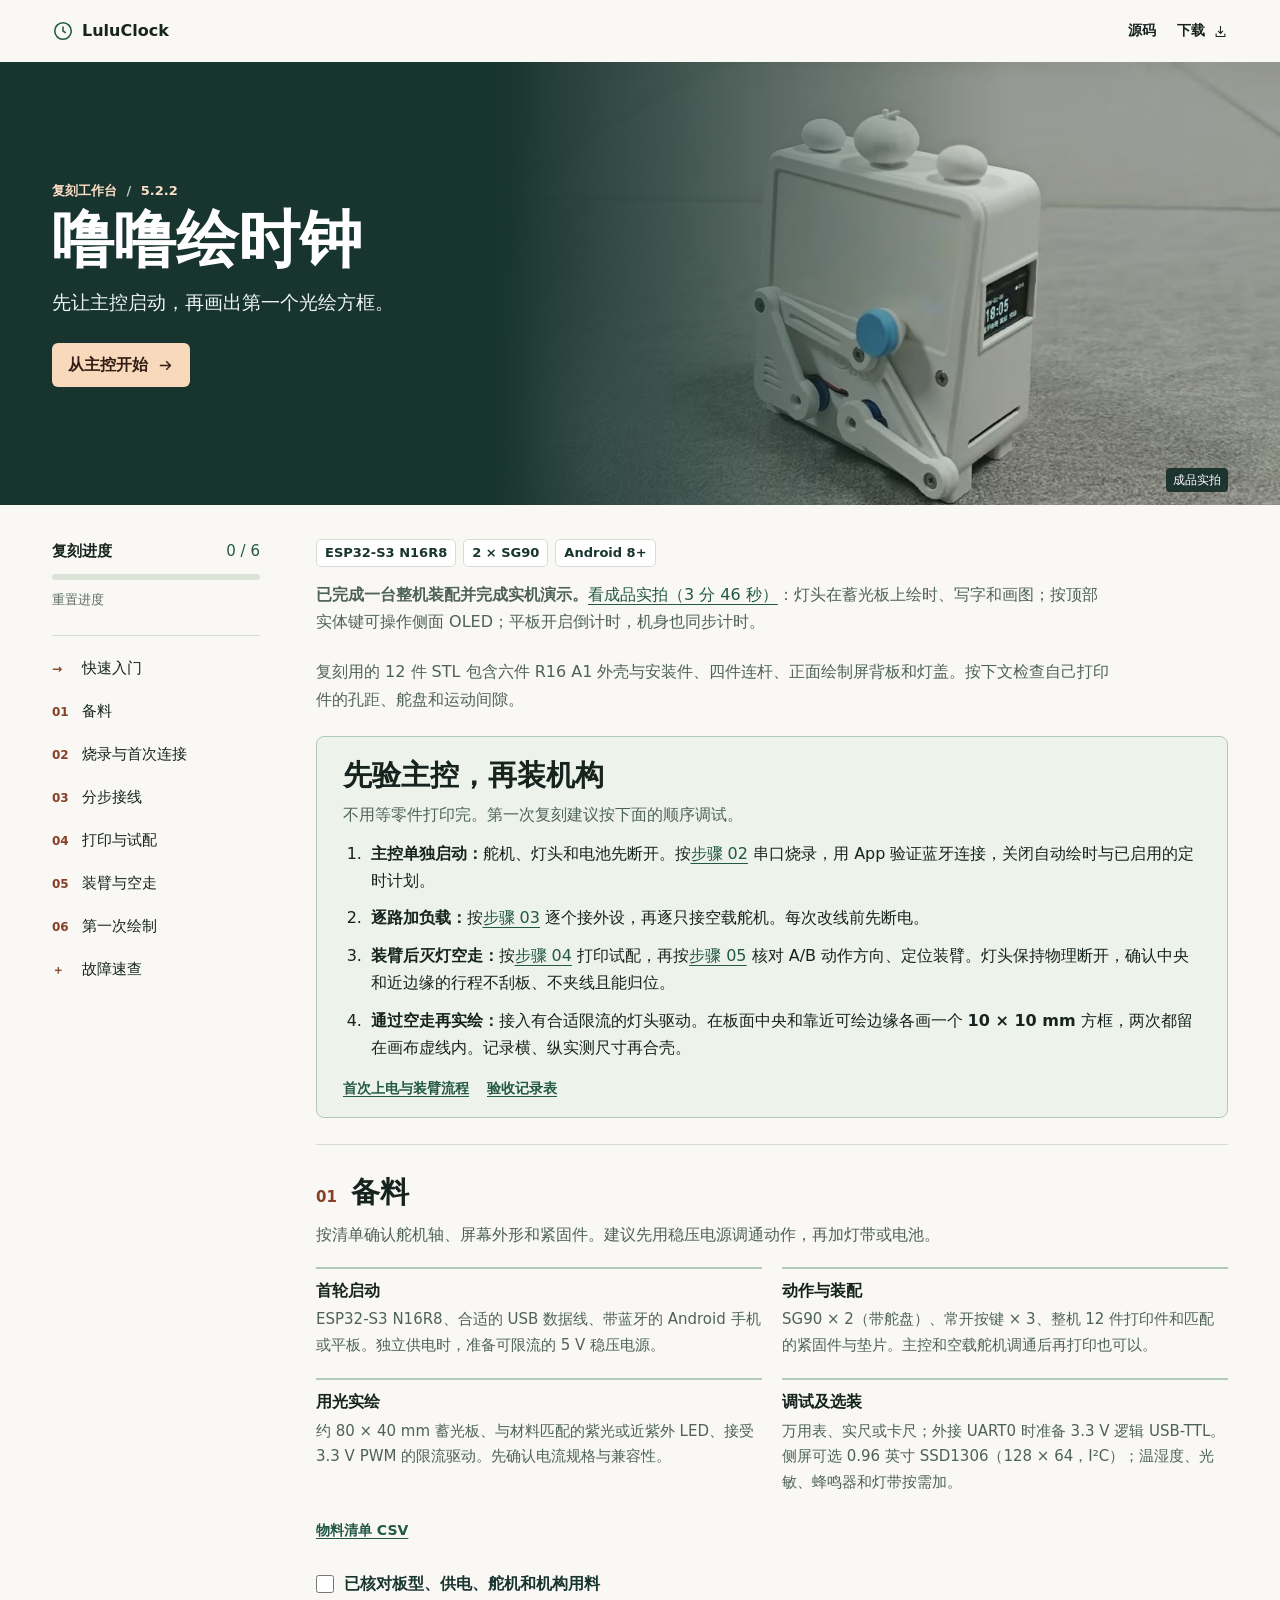
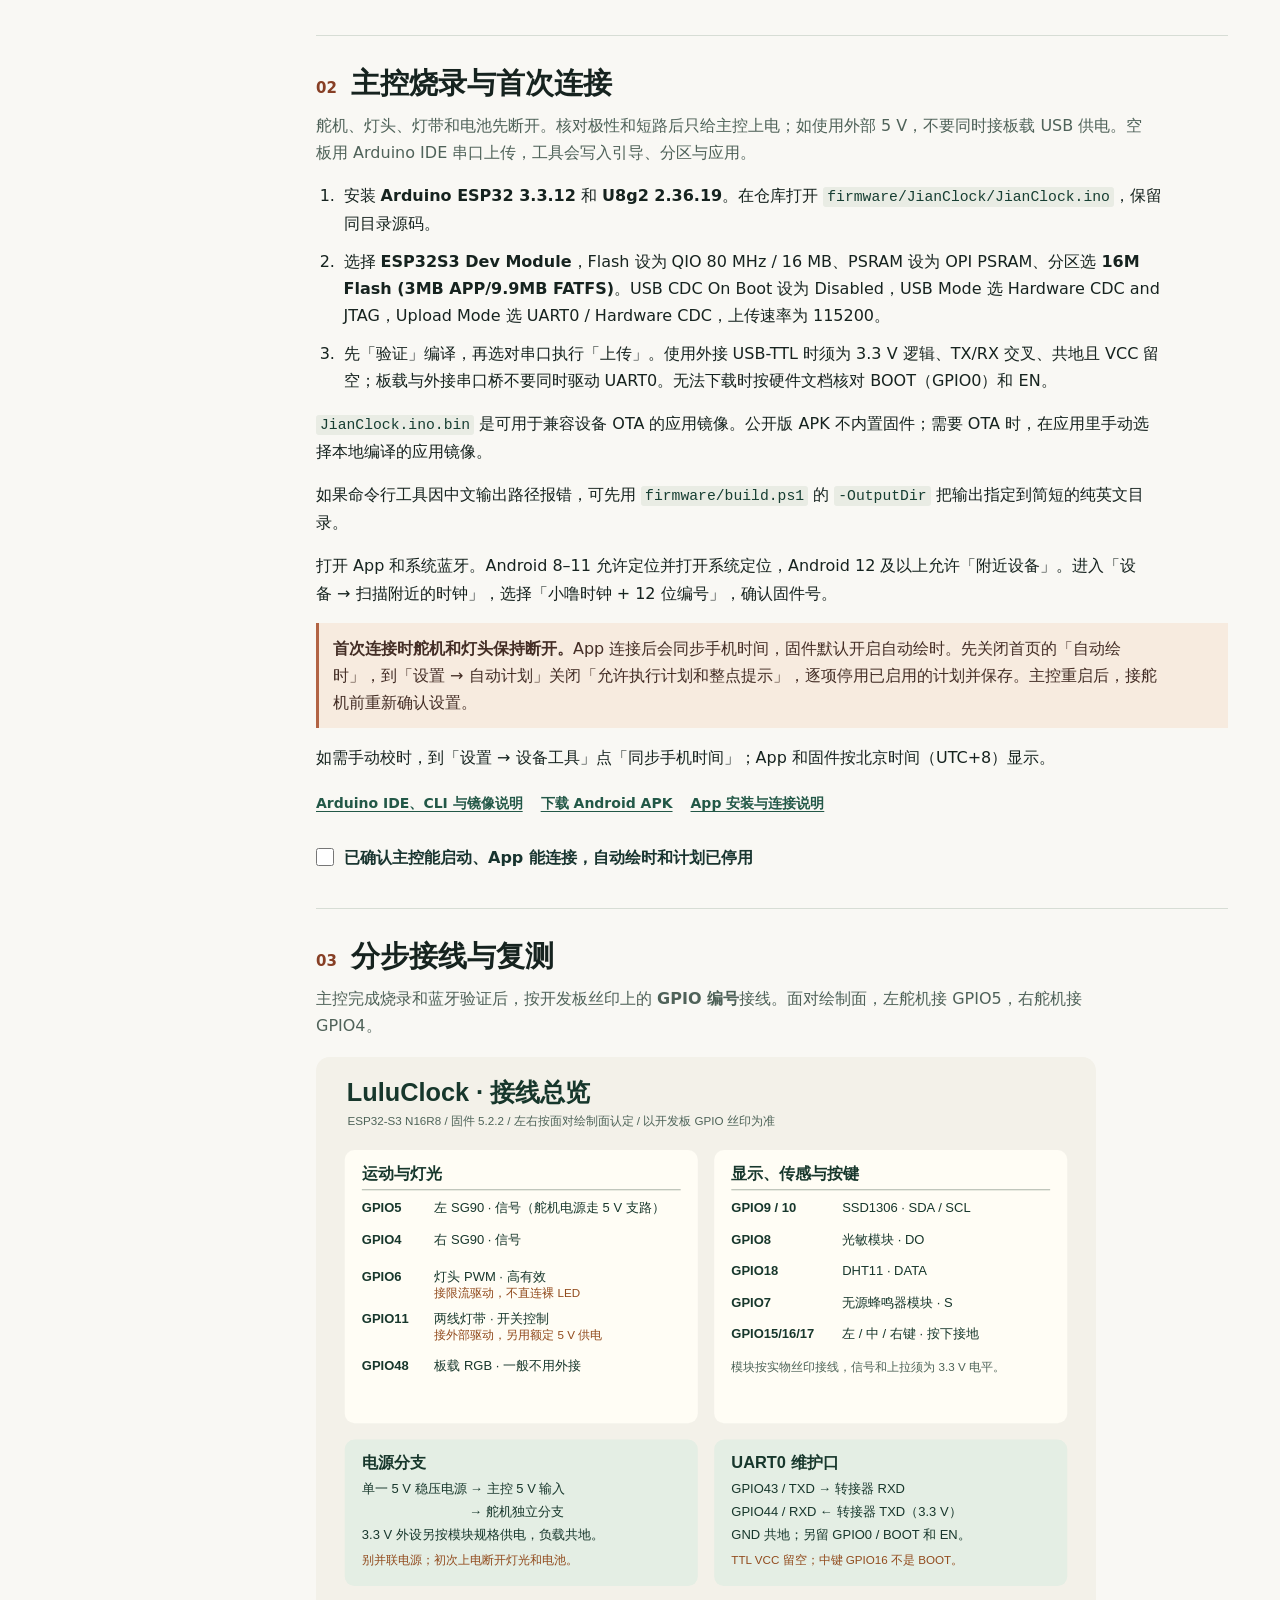
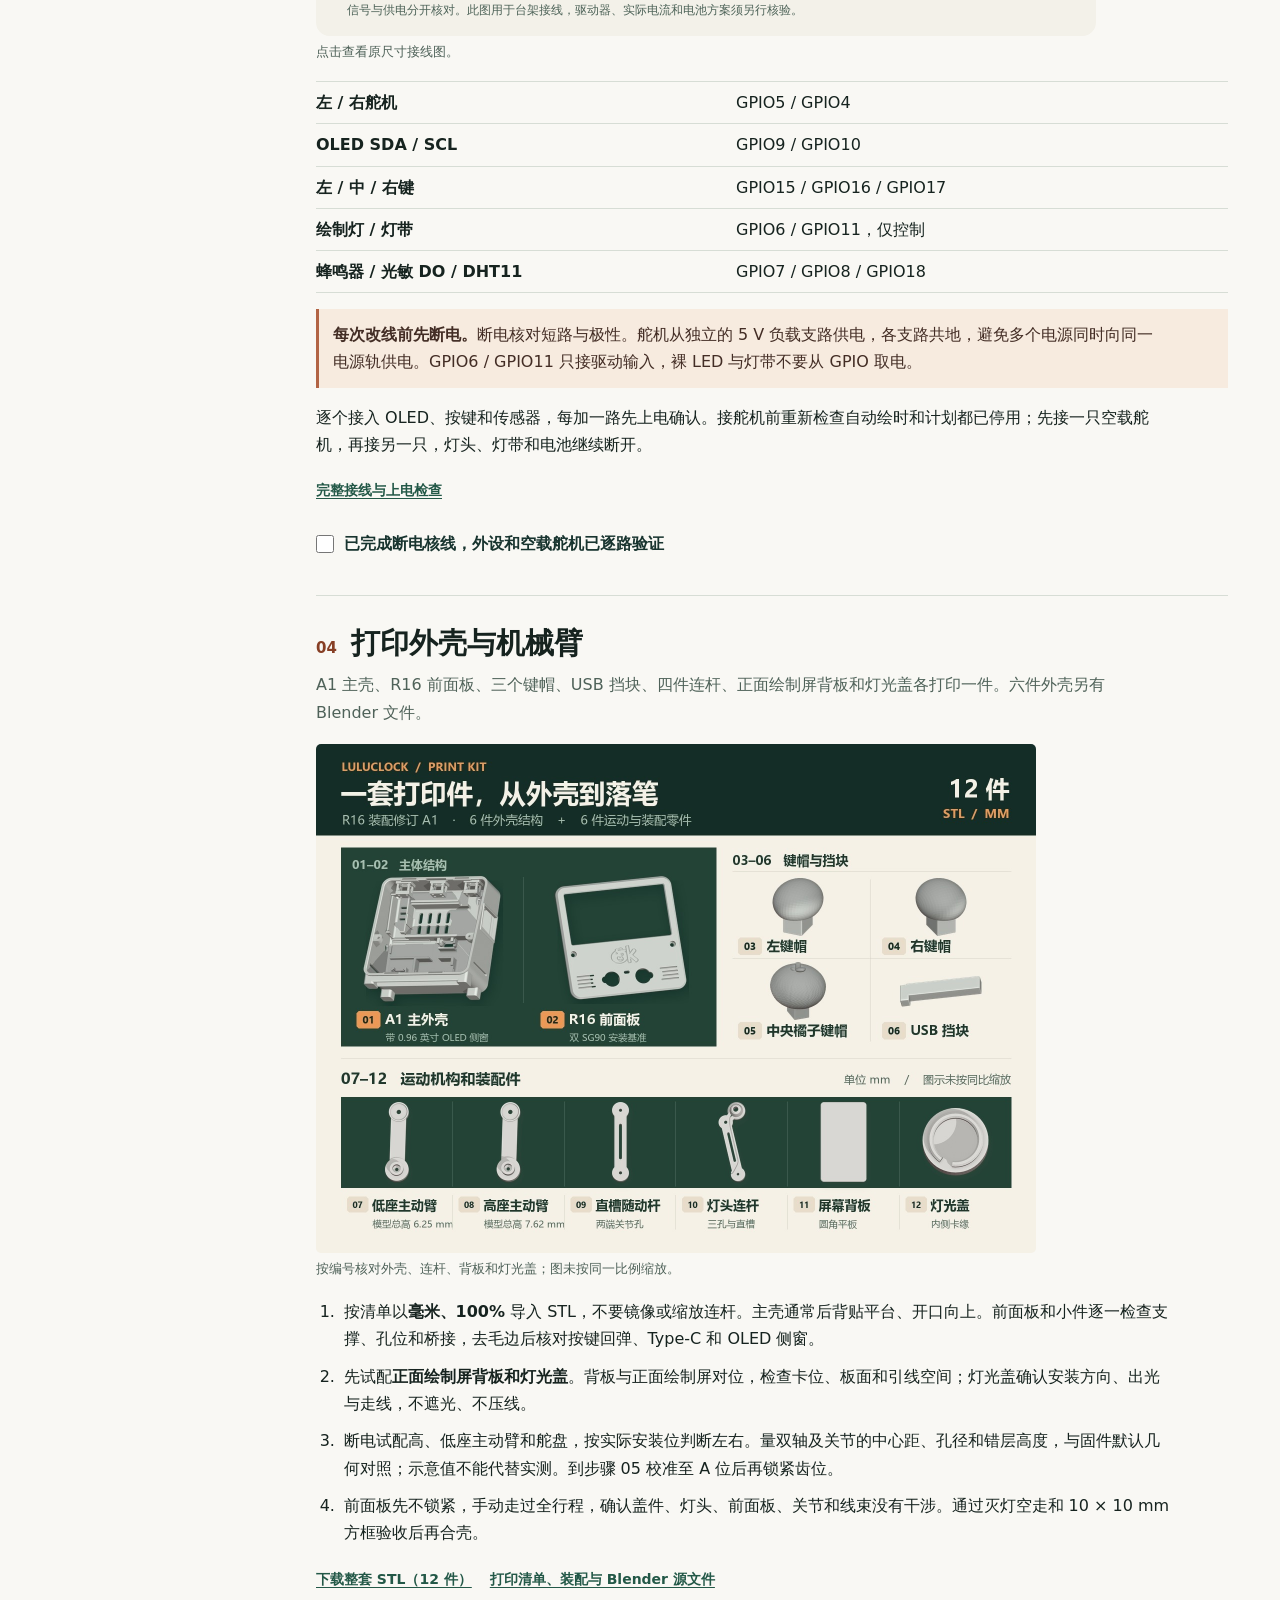
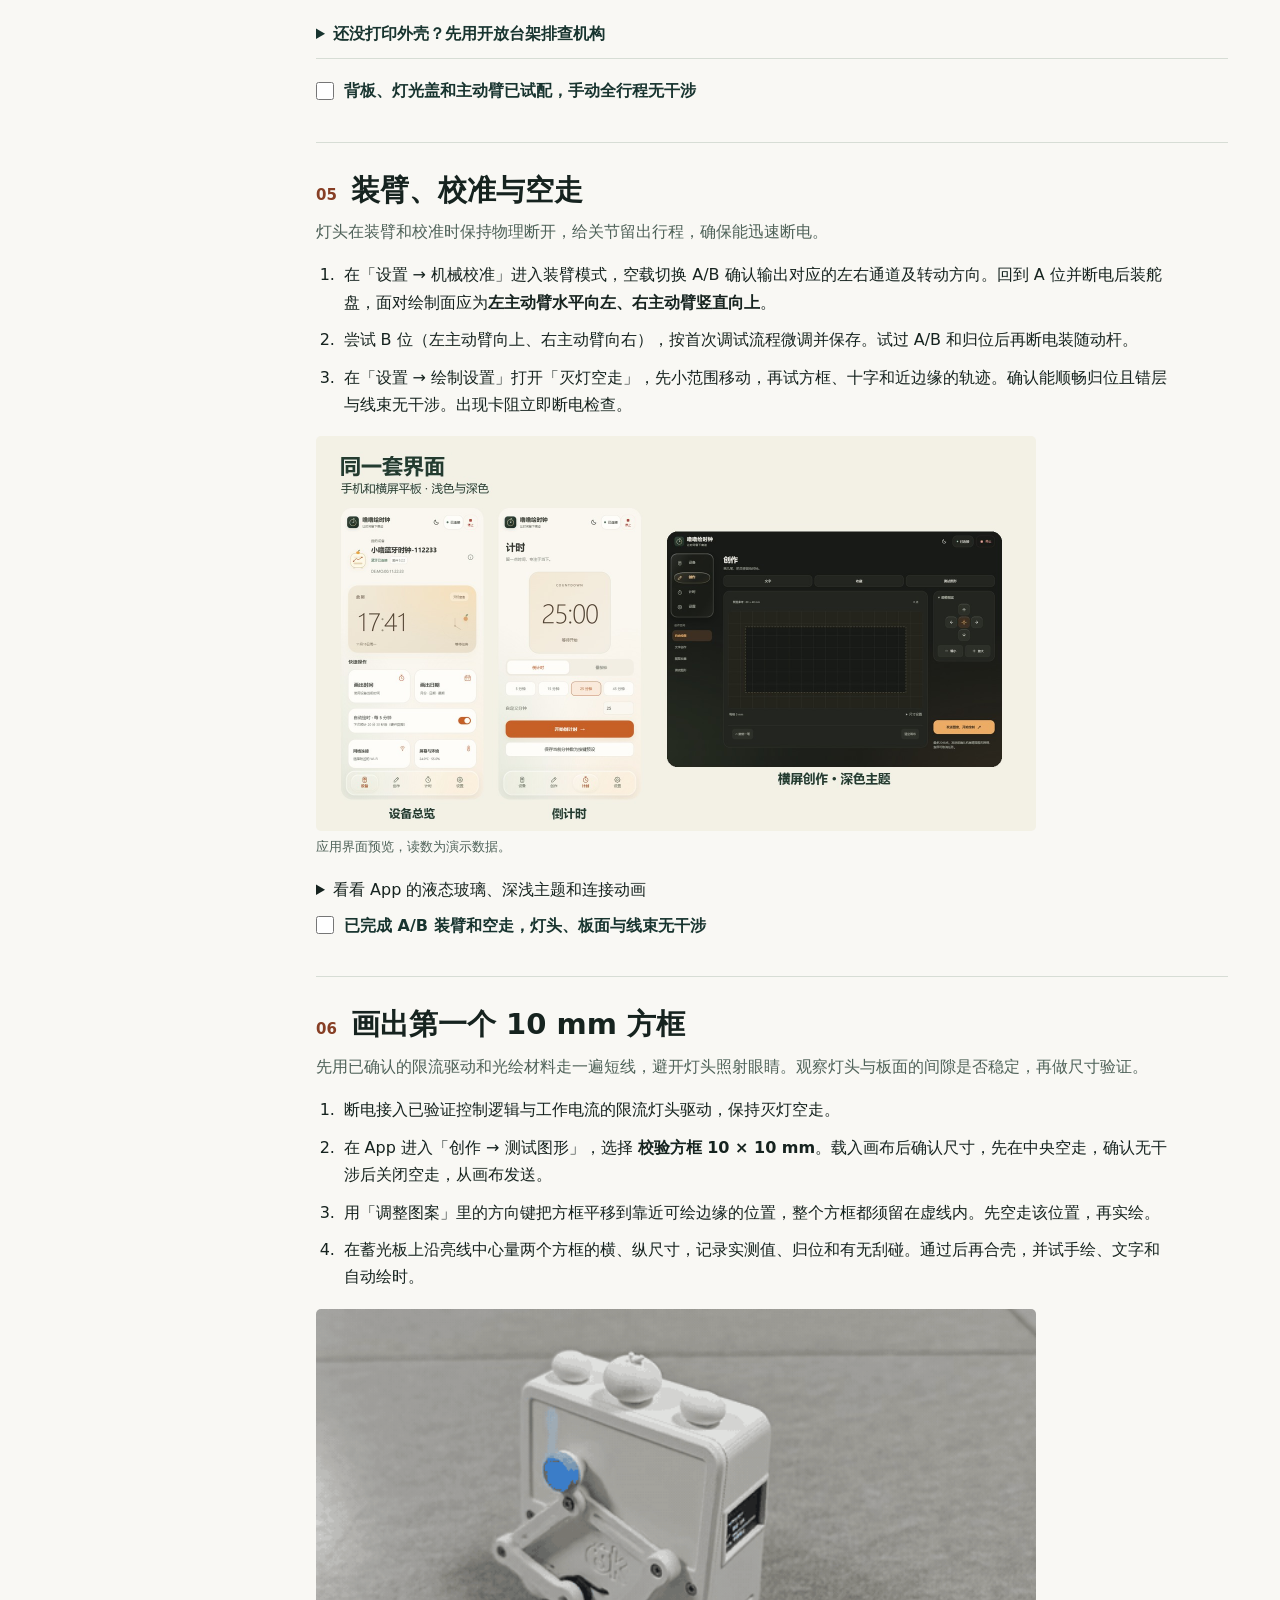
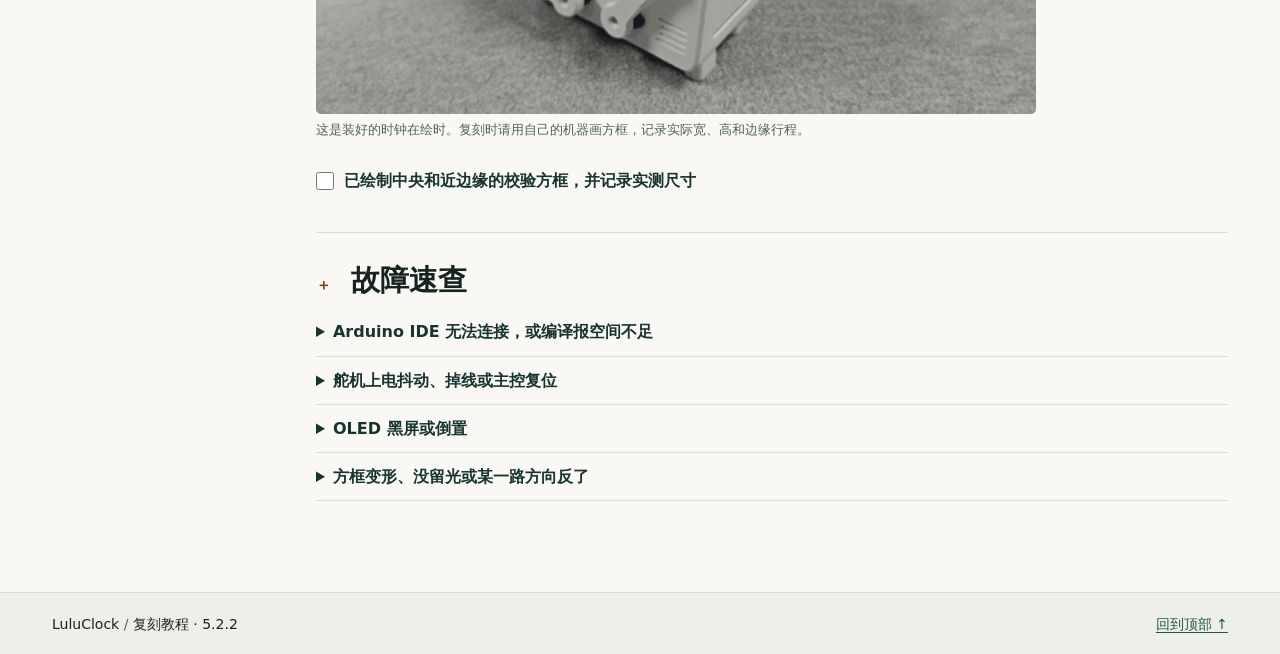
==== commit c3d1a44c: "Clarify the completed clock build in the reproduction guide" ====
--- a/docs/index.html
+++ b/docs/index.html
@@ -33,7 +33,7 @@
   </header>
 
   <section class="hero" aria-labelledby="title">
-    <img class="hero-image" src="assets/cover.jpg" width="1280" height="720" alt="原型正面的光绘板、双舵机连杆、侧屏和顶部按键">
+    <img class="hero-image" src="assets/cover.jpg" width="1280" height="720" alt="装好的时钟：正面光绘板、双舵机连杆、侧屏和顶部按键">
     <div class="wrap hero-content">
       <p class="kicker">复刻工作台 <span> / </span> 5.2.2</p>
       <h1 id="title">噜噜绘时钟</h1>
@@ -45,7 +45,7 @@
         </svg>
       </a>
     </div>
-    <span class="hero-credit">原型实拍</span>
+    <span class="hero-credit">成品实拍</span>
   </section>
 
   <div class="wrap workbench">
@@ -80,7 +80,8 @@
           <span>2 × SG90</span>
           <span>Android 8+</span>
         </div>
-        <p>整机共 12 件打印件：六件 R16 A1 外壳件、四件连杆、正面绘制屏背板和灯光盖。成品照来自原型，这套打印件组合尚未实体试装。</p>
+        <p><strong>已完成一台整机装配并完成实机演示。</strong><a href="https://github.com/yuhuang007/LuluClock_V5.2.2/releases/download/v5.2.2/LuluClock-Prototype-720p.mp4">看成品实拍（3 分 46 秒）</a>：灯头在蓄光板上绘时、写字和画图；按顶部实体键可操作侧面 OLED；平板开启倒计时，机身也同步计时。</p>
+        <p>复刻用的 12 件 STL 包含六件 R16 A1 外壳与安装件、四件连杆、正面绘制屏背板和灯盖。按下文检查自己打印件的孔距、舵盘和运动间隙。</p>
       </div>
 
       <section class="quickstart" id="quickstart" aria-labelledby="quickstart-title">
@@ -222,8 +223,8 @@
           <li>在蓄光板上沿亮线中心量两个方框的横、纵尺寸，记录实测值、归位和有无刮碰。通过后再合壳，并试手绘、文字和自动绘时。</li>
         </ol>
         <figure class="landscape">
-          <img src="assets/drawing-time.gif" alt="原型实拍：双舵机移动灯头，在蓄光板上画出发光字迹" loading="lazy">
-          <figcaption>光绘动作来自原型实拍。新打印和装配的机器需要单独校准和实绘验收。</figcaption>
+          <img src="assets/drawing-time.gif" alt="成品实拍：双舵机移动灯头，在蓄光板上写下时间" loading="lazy">
+          <figcaption>这是装好的时钟在绘时。复刻时请用自己的机器画方框，记录实际宽、高和边缘行程。</figcaption>
         </figure>
         <label class="check"><input type="checkbox" id="check-draw" data-step="draw"> <span>已绘制中央和近边缘的校验方框，并记录实测尺寸</span></label>
       </section>
